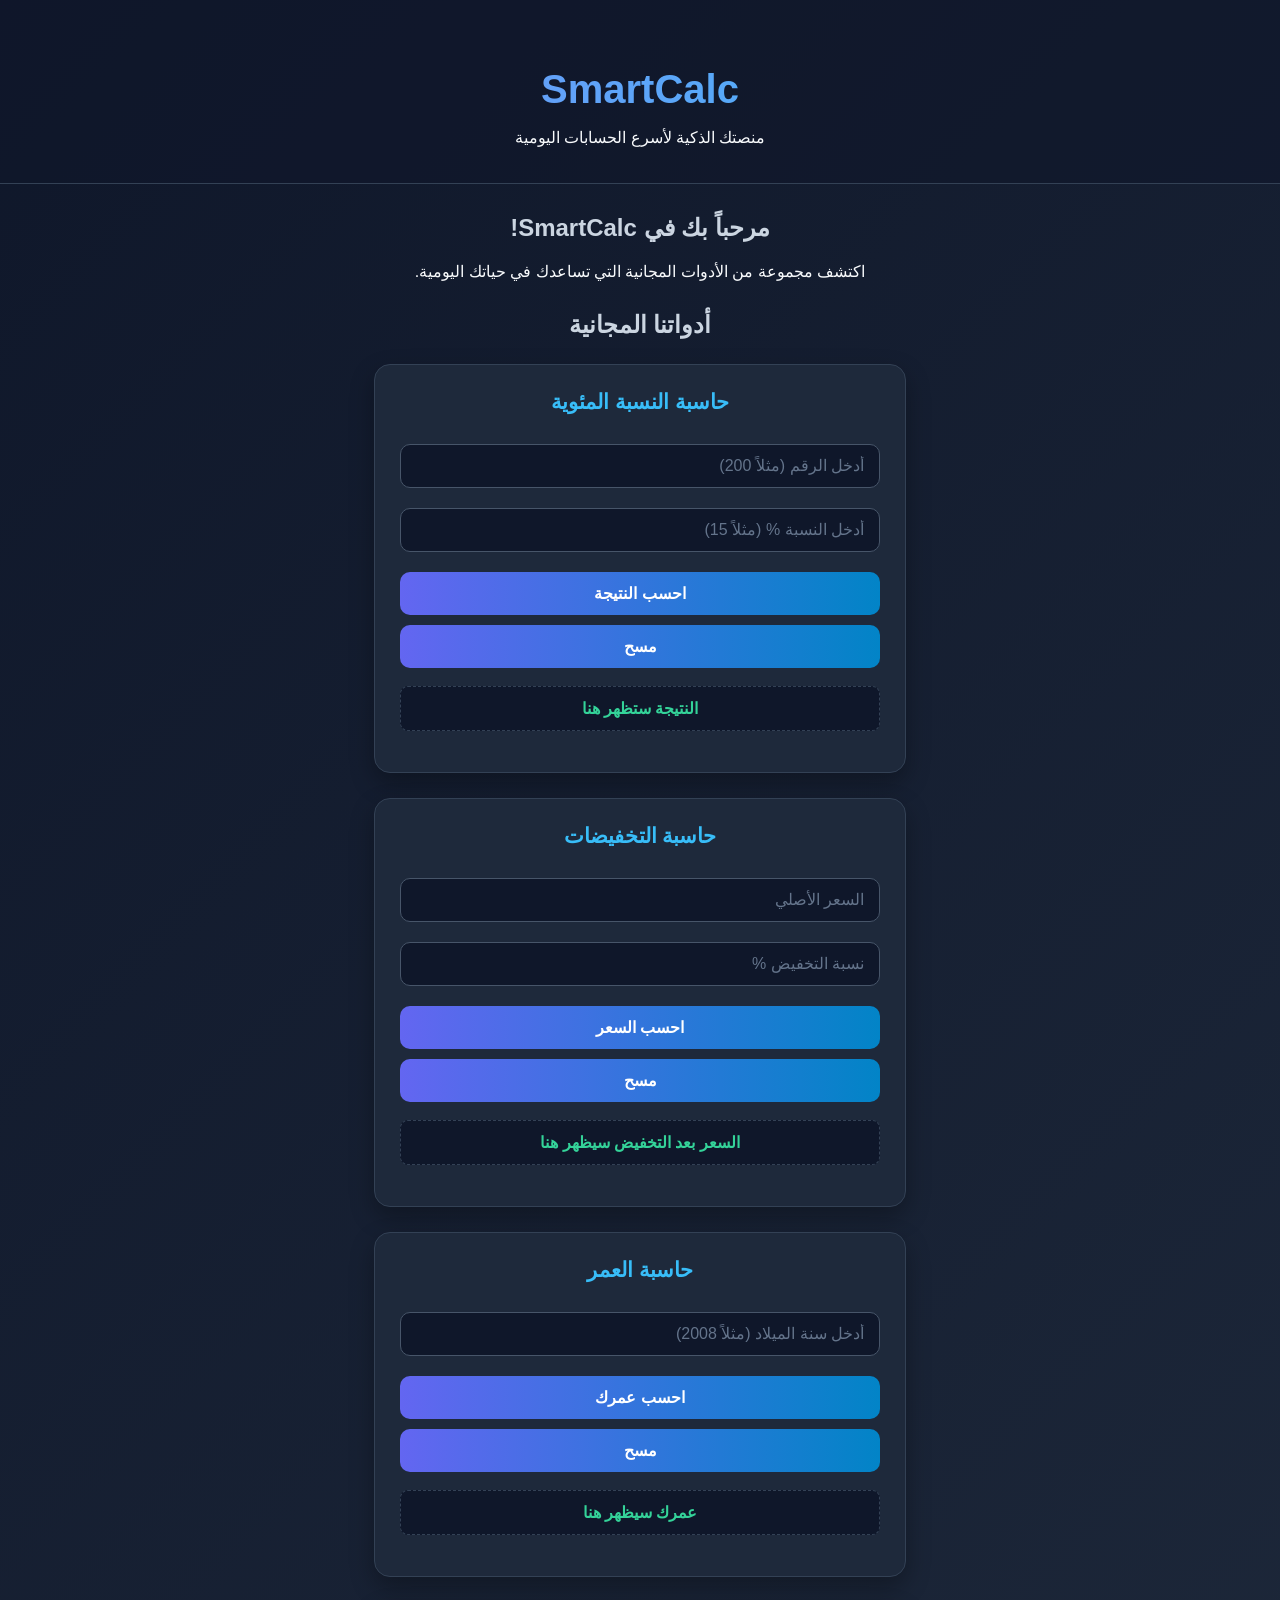
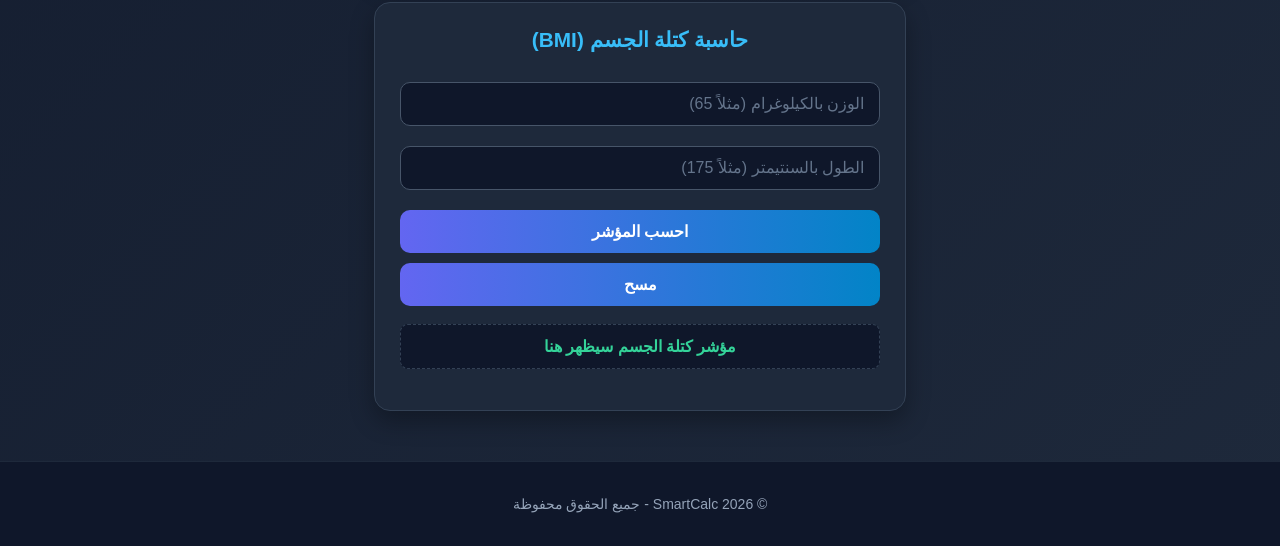
==== index.html @ 9e90d1a3 "Add files via upload" ====
<!DOCTYPE html>
<html lang="ar" dir="rtl">
<head>
    <meta charset="UTF-8">
    <meta name="viewport" content="width=device-width, initial-scale=1.0">
    <title>SmartCalc - الأدوات الذكية</title>
    <link rel="stylesheet" href="style.css">
</head>
<body>

    <header>
        <h1>SmartCalc</h1>
        <p>منصتك الذكية لأسرع الحسابات اليومية</p>
    </header>

    <main>
        <h2>مرحباً بك في SmartCalc!</h2>
        <p>اكتشف مجموعة من الأدوات المجانية التي تساعدك في حياتك اليومية.</p>
        <h2>أدواتنا المجانية</h2>

        <!-- شبكة الأدوات -->
        <div class="tools-grid">
            
            <!-- 1. حاسبة النسبة المئوية -->
            <section>
                <h3>حاسبة النسبة المئوية</h3>
                <input type="number" id="num" placeholder="أدخل الرقم (مثلاً 200)">
                <input type="number" id="percent" placeholder="أدخل النسبة % (مثلاً 15)">
                <div class="btn-group">
                    <button onclick="calculatePercentage()">احسب النتيجة</button>
                    <button class="reset-btn" onclick="resetFields('num', 'percent', 'percentResult', 'النتيجة ستظهر هنا')">مسح</button>
                </div>
                <p id="percentResult">النتيجة ستظهر هنا</p>
            </section>

            <!-- 2. حاسبة التخفيضات -->
            <section>
                <h3>حاسبة التخفيضات</h3>
                <input type="number" id="price" placeholder="السعر الأصلي">
                <input type="number" id="discount" placeholder="نسبة التخفيض %">
                <div class="btn-group">
                    <button onclick="calculateDiscount()">احسب السعر</button>
                    <button class="reset-btn" onclick="resetFields('price', 'discount', 'discountResult', 'السعر بعد التخفيض سيظهر هنا')">مسح</button>
                </div>
                <p id="discountResult">السعر بعد التخفيض سيظهر هنا</p>
            </section>

            <!-- 3. حاسبة العمر -->
            <section>
                <h3>حاسبة العمر</h3>
                <input type="number" id="birthYear" placeholder="أدخل سنة الميلاد (مثلاً 2008)">
                <div class="btn-group">
                    <button onclick="calculateAge()">احسب عمرك</button>
                    <button class="reset-btn" onclick="resetFields('birthYear', null, 'ageResult', 'عمرك سيظهر هنا')">مسح</button>
                </div>
                <p id="ageResult">عمرك سيظهر هنا</p>
            </section>

            <!-- 4. حاسبة مؤشر كتلة الجسم BMI -->
            <section>
                <h3>حاسبة كتلة الجسم (BMI)</h3>
                <input type="number" id="weight" placeholder="الوزن بالكيلوغرام (مثلاً 65)">
                <input type="number" id="height" placeholder="الطول بالسنتيمتر (مثلاً 175)">
                <div class="btn-group">
                    <button onclick="calculateBMI()">احسب المؤشر</button>
                    <button class="reset-btn" onclick="resetFields('weight', 'height', 'bmiResult', 'مؤشر كتلة الجسم سيظهر هنا')">مسح</button>
                </div>
                <p id="bmiResult">مؤشر كتلة الجسم سيظهر هنا</p>
            </section>

        </div>
    </main>

    <footer>
        <p>© 2026 SmartCalc - جميع الحقوق محفوظة</p>
    </footer>

    <script>
        // 1. دالة حاسبة النسبة المئوية
        function calculatePercentage() {
            let num = document.getElementById("num").value;
            let percent = document.getElementById("percent").value;
            let result = document.getElementById("percentResult");

            if (num === "" || percent === "") {
                result.textContent = "يرجى إدخال جميع الخانات";
                return;
            }

            let answer = (Number(num) * Number(percent)) / 100;
            result.textContent = "النتيجة هي: " + answer;
        }

        // 2. دالة حاسبة التخفيضات
        function calculateDiscount() {
            let price = document.getElementById("price").value;
            let discount = document.getElementById("discount").value;
            let result = document.getElementById("discountResult");

            if (price === "" || discount === "") {
                result.textContent = "يرجى إدخال السعر والتخفيض";
                return;
            }

            let saving = (Number(price) * Number(discount)) / 100;
            let finalPrice = Number(price) - saving;
            result.textContent = "السعر بعد التخفيض: " + finalPrice;
        }

        // 3. دالة حاسبة العمر
        function calculateAge() {
            let birthYear = document.getElementById("birthYear").value;
            let result = document.getElementById("ageResult");

            if (birthYear === "") {
                result.textContent = "يرجى إدخال سنة الميلاد";
                return;
            }

            let currentYear = 2026;
            let age = currentYear - Number(birthYear);
            result.textContent = "عمرك هو: " + age + " سنة";
        }

        // 4. دالة حاسبة مؤشر كتلة الجسم BMI
        function calculateBMI() {
            let weight = document.getElementById("weight").value;
            let height = document.getElementById("height").value;
            let result = document.getElementById("bmiResult");

            if (weight === "" || height === "") {
                result.textContent = "يرجى إدخال الوزن والطول";
                return;
            }

            let heightInMeters = Number(height) / 100;
            let bmi = (Number(weight) / (heightInMeters * heightInMeters)).toFixed(1);
            let status = "";

            if (bmi < 18.5) {
                status = "نقص في الوزن (نحافة)";
            } else if (bmi >= 18.5 && bmi < 25) {
                status = "وزن مثالي وصحي";
            } else if (bmi >= 25 && bmi < 30) {
                status = "زيادة في الوزن";
            } else {
                status = "سمنة";
            }

            result.textContent = "مؤشرك: " + bmi + " (" + status + ")";
        }

        // دالة المسح العامة لكل الحواسب
        function resetFields(input1Id, input2Id, resultId, defaultText) {
            if (input1Id) document.getElementById(input1Id).value = "";
            if (input2Id) document.getElementById(input2Id).value = "";
            document.getElementById(resultId).textContent = defaultText;
        }
    </script>
</body>
</html>
---- style.css ----
/* خلفية داكنة عصرية وخط أنيق */
body {
    font-family: 'Segoe UI', Tahoma, Geneva, Verdana, sans-serif;
    background: linear-gradient(135deg, #0f172a 0%, #1e293b 100%);
    color: #f8fafc;
    margin: 0;
    padding: 0;
    direction: rtl;
    text-align: center; /* توسيط كل النصوص باش يبانو منظمين */
}

/* الهيدر والعناوين الرئيسية */
header {
    padding: 40px 20px 20px;
    background: rgba(15, 23, 42, 0.6);
    border-bottom: 1px solid #334155;
}

h1 {
    font-size: 2.5rem;
    background: linear-gradient(to left, #38bdf8, #818cf8);
    -webkit-background-clip: text;
    -webkit-text-fill-color: transparent;
    margin-bottom: 10px;
}

h2 {
    color: #cbd5e1;
    font-size: 1.5rem;
    margin: 30px 0 20px;
}

/* تصميم البطاقات بتأثير زجاجي حديث */
section {
    background-color: #1e293b;
    width: 85%;
    max-width: 480px;
    margin: 25px auto;
    padding: 25px;
    border-radius: 16px;
    box-shadow: 0 10px 25px rgba(0, 0, 0, 0.3);
    border: 1px solid #334155;
    transition: transform 0.2s ease;
}

section:hover {
    transform: translateY(-4px);
    border-color: #38bdf8;
}

section h3 {
    color: #38bdf8;
    font-size: 1.3rem;
    margin-top: 0;
    margin-bottom: 20px;
}

/* خانات الإدخال */
input {
    width: 100%;
    padding: 12px 15px;
    margin: 10px 0;
    background-color: #0f172a;
    border: 1px solid #475569;
    border-radius: 10px;
    color: #ffffff;
    font-size: 16px;
    box-sizing: border-box;
    text-align: right;
}

input::placeholder {
    color: #64748b;
}

input:focus {
    border-color: #38bdf8;
    outline: none;
    box-shadow: 0 0 8px rgba(56, 189, 248, 0.4);
}

/* الأزرار بتدرج لوني جذاب */
button {
    background: linear-gradient(to left, #0284c7, #6366f1);
    color: white;
    border: none;
    padding: 12px 20px;
    margin-top: 10px;
    border-radius: 10px;
    cursor: pointer;
    font-size: 16px;
    font-weight: bold;
    width: 100%;
    transition: opacity 0.3s, transform 0.1s;
}

button:hover {
    opacity: 0.9;
}

button:active {
    transform: scale(0.98);
}

/* صندوق النتيجة */
section p {
    background-color: #0f172a;
    padding: 12px;
    border-radius: 8px;
    font-weight: bold;
    color: #34d399; /* لون أخضر نعناعي واضح للنتيجة */
    margin-top: 18px;
    border: 1px dashed #334155;
}

/* الفوتر */
footer {
    text-align: center;
    background-color: #0f172a;
    color: #94a3b8;
    padding: 20px 0;
    margin-top: 50px;
    border-top: 1px solid #1e293b;
    font-size: 14px;
}
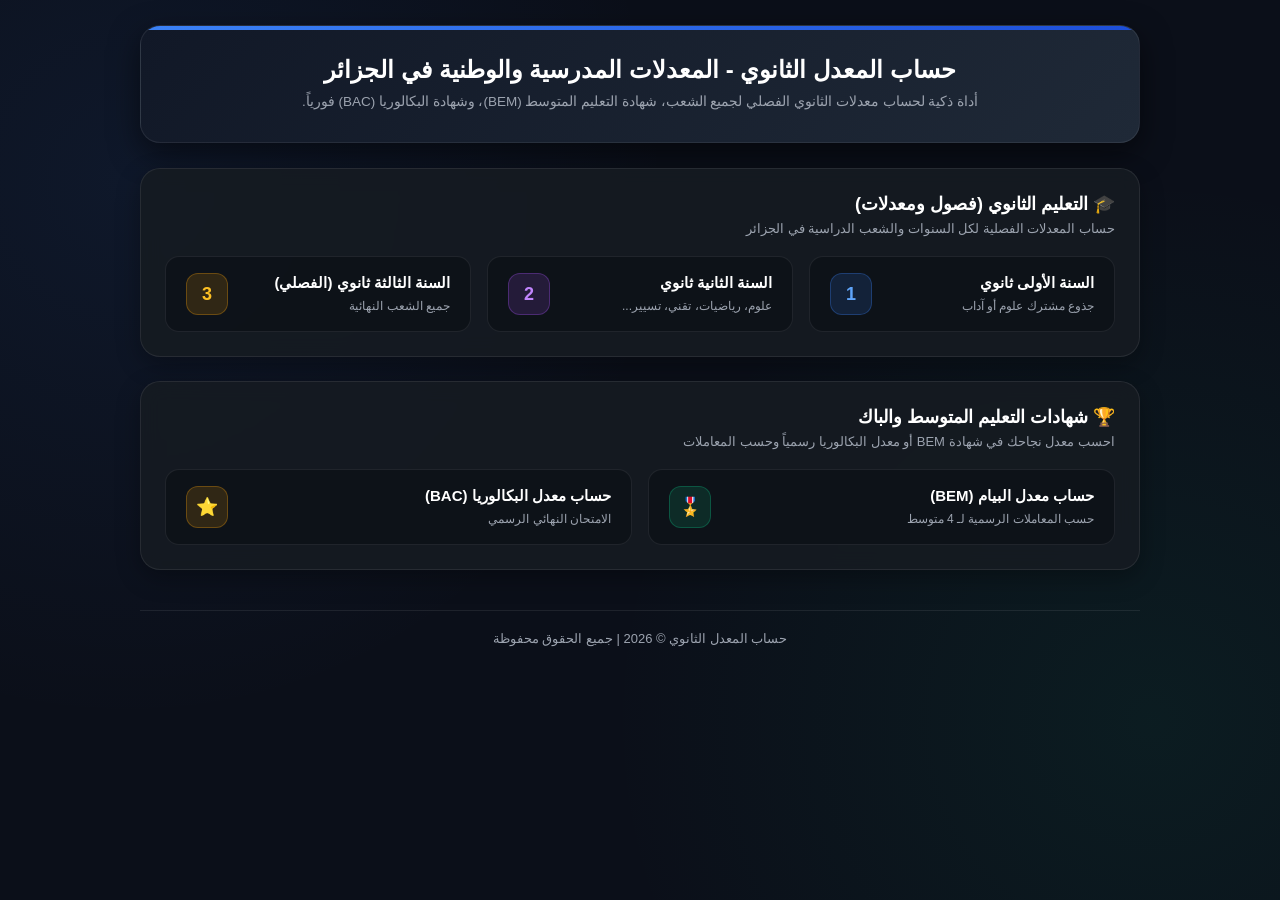
==== commit 6daf68be: "Add files via upload" ====
--- a/index.html
+++ b/index.html
@@ -3,158 +3,776 @@
 <head>
     <meta charset="UTF-8">
     <meta name="viewport" content="width=device-width, initial-scale=1.0">
-    <title>SmartCalc - الأدوات الذكية</title>
-    <link rel="stylesheet" href="style.css">
+    
+    <!-- تحسين محركات البحث SEO بالاسم الجديد -->
+    <title>حساب المعدل الثانوي - المعدلات المدرسية، البيام، والبكالوريا في الجزائر</title>
+    <meta name="description" content="موقع حساب المعدل الثانوي هو أفضل أداة مجانية لحساب المعدل الفصلي لجميع الشعب، حساب معدل شهادة التعليم المتوسط BEM، ومعدل البكالوريا في الجزائر بطريقة فورية ودقيقة.">
+    <meta name="keywords" content="حساب المعدل الثانوي, حساب معدل الباك, معدل البيام, حساب المعدل الفصلي الجزائر, معدلي, معاملات المواد في الجزائر">
+    <meta name="author" content="AbdennourX">
+
+    <style>
+        :root {
+            --bg-color: #0b0f19;
+            --card-bg: rgba(22, 27, 34, 0.9);
+            --border-color: rgba(255, 255, 255, 0.08);
+            --text-main: #f3f4f6;
+            --text-muted: #9ca3af;
+            --primary-gradient: linear-gradient(135deg, #3b82f6 0%, #1d4ed8 100%);
+        }
+
+        * {
+            box-sizing: border-box;
+            margin: 0;
+            padding: 0;
+            font-family: 'Segoe UI', Tahoma, Geneva, Verdana, sans-serif;
+        }
+
+        body {
+            background-color: var(--bg-color);
+            background-image: 
+                radial-gradient(circle at 10% 20%, rgba(59, 130, 246, 0.08) 0%, transparent 40%),
+                radial-gradient(circle at 90% 80%, rgba(16, 185, 129, 0.08) 0%, transparent 40%);
+            color: var(--text-main);
+            min-height: 100vh;
+            display: flex;
+            flex-direction: column;
+            align-items: center;
+            padding: 25px 15px;
+        }
+
+        .container {
+            width: 100%;
+            max-width: 1000px;
+        }
+
+        .hero {
+            background: linear-gradient(135deg, #111827 0%, #1f2937 100%);
+            border: 1px solid var(--border-color);
+            border-radius: 20px;
+            padding: 30px 20px;
+            text-align: center;
+            margin-bottom: 25px;
+            box-shadow: 0 10px 30px rgba(0, 0, 0, 0.5);
+            position: relative;
+            overflow: hidden;
+        }
+
+        .hero::before {
+            content: '';
+            position: absolute;
+            top: 0; right: 0; width: 100%; height: 4px;
+            background: var(--primary-gradient);
+        }
+
+        .hero h1 {
+            font-size: 24px;
+            color: #ffffff;
+            margin-bottom: 8px;
+            font-weight: 700;
+        }
+
+        .hero p {
+            color: var(--text-muted);
+            font-size: 13.5px;
+            line-height: 1.5;
+        }
+
+        .section-box {
+            background-color: var(--card-bg);
+            backdrop-filter: blur(10px);
+            border: 1px solid var(--border-color);
+            border-radius: 20px;
+            padding: 24px;
+            margin-bottom: 24px;
+            box-shadow: 0 8px 24px rgba(0, 0, 0, 0.3);
+        }
+
+        .section-title {
+            font-size: 18px;
+            color: #ffffff;
+            margin-bottom: 6px;
+            display: flex;
+            align-items: center;
+            gap: 10px;
+            font-weight: 600;
+        }
+
+        .section-desc {
+            color: var(--text-muted);
+            font-size: 13px;
+            margin-bottom: 20px;
+        }
+
+        .grid-cards {
+            display: grid;
+            grid-template-columns: repeat(auto-fit, minmax(260px, 1fr));
+            gap: 16px;
+        }
+
+        .card-item {
+            background: rgba(13, 17, 23, 0.75);
+            border: 1px solid var(--border-color);
+            border-radius: 14px;
+            padding: 16px 20px;
+            display: flex;
+            justify-content: space-between;
+            align-items: center;
+            cursor: pointer;
+            transition: all 0.3s ease;
+        }
+
+        .card-item:hover {
+            border-color: rgba(59, 130, 246, 0.5);
+            transform: translateY(-3px);
+            background: rgba(22, 27, 34, 0.95);
+            box-shadow: 0 6px 20px rgba(59, 130, 246, 0.15);
+        }
+
+        .card-info h3 {
+            font-size: 15px;
+            color: #ffffff;
+            margin-bottom: 4px;
+            font-weight: 600;
+        }
+
+        .card-info span {
+            font-size: 12px;
+            color: var(--text-muted);
+        }
+
+        .icon-badge {
+            width: 42px;
+            height: 42px;
+            display: flex;
+            align-items: center;
+            justify-content: center;
+            border-radius: 12px;
+            font-size: 18px;
+            font-weight: bold;
+        }
+
+        .badge-blue { background: rgba(59, 130, 246, 0.15); color: #60a5fa; border: 1px solid rgba(59, 130, 246, 0.3); }
+        .badge-green { background: rgba(16, 185, 129, 0.15); color: #34d399; border: 1px solid rgba(16, 185, 129, 0.3); }
+        .badge-purple { background: rgba(168, 85, 247, 0.15); color: #c084fc; border: 1px solid rgba(168, 85, 247, 0.3); }
+        .badge-amber { background: rgba(245, 158, 11, 0.15); color: #fbbf24; border: 1px solid rgba(245, 158, 11, 0.3); }
+        .badge-rose { background: rgba(244, 63, 94, 0.15); color: #fb7185; border: 1px solid rgba(244, 63, 94, 0.3); }
+
+        .view-section {
+            display: none;
+            animation: fadeIn 0.3s ease;
+        }
+
+        .view-section.active {
+            display: block;
+        }
+
+        @keyframes fadeIn {
+            from { opacity: 0; transform: translateY(10px); }
+            to { opacity: 1; transform: translateY(0); }
+        }
+
+        .back-btn {
+            background: rgba(255, 255, 255, 0.05);
+            border: 1px solid var(--border-color);
+            color: var(--text-main);
+            padding: 8px 16px;
+            border-radius: 10px;
+            cursor: pointer;
+            margin-bottom: 20px;
+            font-size: 13px;
+            transition: background 0.2s;
+        }
+
+        .back-btn:hover {
+            background: rgba(255, 255, 255, 0.1);
+        }
+
+        .table-responsive {
+            width: 100%;
+            overflow-x: auto;
+            margin-bottom: 20px;
+        }
+
+        table {
+            width: 100%;
+            border-collapse: collapse;
+            min-width: 600px;
+        }
+
+        th, td {
+            padding: 12px 10px;
+            text-align: center;
+            border-bottom: 1px solid var(--border-color);
+            font-size: 13.5px;
+        }
+
+        th:first-child, td:first-child {
+            text-align: right;
+        }
+
+        th {
+            color: var(--text-muted);
+            font-weight: 600;
+            background: rgba(255, 255, 255, 0.02);
+        }
+
+        input[type="number"] {
+            width: 80px;
+            background: #0b0f19;
+            border: 1px solid var(--border-color);
+            color: #fff;
+            padding: 8px;
+            border-radius: 8px;
+            text-align: center;
+            font-size: 14px;
+        }
+
+        input[type="number"]:focus {
+            border-color: #3b82f6;
+            outline: none;
+            box-shadow: 0 0 0 3px rgba(59, 130, 246, 0.15);
+        }
+
+        .result-box {
+            margin-top: 20px;
+            padding: 18px;
+            background: rgba(16, 185, 129, 0.1);
+            border: 1px solid rgba(16, 185, 129, 0.3);
+            border-radius: 14px;
+            text-align: center;
+            font-size: 20px;
+            font-weight: bold;
+            color: #34d399;
+        }
+
+        footer {
+            margin-top: 40px;
+            text-align: center;
+            color: var(--text-muted);
+            font-size: 13px;
+            border-top: 1px solid var(--border-color);
+            padding-top: 20px;
+            width: 100%;
+        }
+    </style>
 </head>
 <body>
 
-    <header>
-        <h1>SmartCalc</h1>
-        <p>منصتك الذكية لأسرع الحسابات اليومية</p>
-    </header>
-
-    <main>
-        <h2>مرحباً بك في SmartCalc!</h2>
-        <p>اكتشف مجموعة من الأدوات المجانية التي تساعدك في حياتك اليومية.</p>
-        <h2>أدواتنا المجانية</h2>
-
-        <!-- شبكة الأدوات -->
-        <div class="tools-grid">
+    <div class="container">
+        <div class="hero">
+            <h1>حساب المعدل الثانوي - المعدلات المدرسية والوطنية في الجزائر</h1>
+            <p>أداة ذكية لحساب معدلات الثانوي الفصلي لجميع الشعب، شهادة التعليم المتوسط (BEM)، وشهادة البكالوريا (BAC) فورياً.</p>
+        </div>
+
+        <!-- الرئيسية -->
+        <div id="view-years" class="view-section active">
+            <!-- قسم التعليم الثانوي -->
+            <div class="section-box">
+                <div class="section-title"><span>🎓 التعليم الثانوي (فصول ومعدلات)</span></div>
+                <div class="section-desc">حساب المعدلات الفصلية لكل السنوات والشعب الدراسية في الجزائر</div>
+                
+                <div class="grid-cards">
+                    <div class="card-item" onclick="showView('view-1as-branches')">
+                        <div class="card-info">
+                            <h3>السنة الأولى ثانوي</h3>
+                            <span>جذوع مشترك علوم أو آداب</span>
+                        </div>
+                        <div class="icon-badge badge-blue">1</div>
+                    </div>
+                    <div class="card-item" onclick="showView('view-2as-branches')">
+                        <div class="card-info">
+                            <h3>السنة الثانية ثانوي</h3>
+                            <span>علوم، رياضيات، تقني، تسيير...</span>
+                        </div>
+                        <div class="icon-badge badge-purple">2</div>
+                    </div>
+                    <div class="card-item" onclick="showView('view-3as-branches')">
+                        <div class="card-info">
+                            <h3>السنة الثالثة ثانوي (الفصلي)</h3>
+                            <span>جميع الشعب النهائية</span>
+                        </div>
+                        <div class="icon-badge badge-amber">3</div>
+                    </div>
+                </div>
+            </div>
+
+            <!-- قسم الشهادات الوطنية (BEM & BAC) -->
+            <div class="section-box">
+                <div class="section-title"><span>🏆 شهادات التعليم المتوسط والباك</span></div>
+                <div class="section-desc">احسب معدل نجاحك في شهادة BEM أو معدل البكالوريا رسمياً وحسب المعاملات</div>
+                
+                <div class="grid-cards">
+                    <div class="card-item" onclick="openNationalCalc('bem', 'حساب معدل شهادة التعليم المتوسط (BEM)')">
+                        <div class="card-info">
+                            <h3>حساب معدل البيام (BEM)</h3>
+                            <span>حسب المعاملات الرسمية لـ 4 متوسط</span>
+                        </div>
+                        <div class="icon-badge badge-green">🎖️</div>
+                    </div>
+                    <div class="card-item" onclick="openNationalCalc('bac', 'حساب معدل شهادة البكالوريا (BAC)')">
+                        <div class="card-info">
+                            <h3>حساب معدل البكالوريا (BAC)</h3>
+                            <span>الامتحان النهائي الرسمي</span>
+                        </div>
+                        <div class="icon-badge badge-amber">⭐</div>
+                    </div>
+                </div>
+            </div>
+        </div>
+
+        <!-- فروع السنة الأولى ثانوي -->
+        <div id="view-1as-branches" class="view-section">
+            <button class="back-btn" onclick="showView('view-years')">← العودة للرئيسية</button>
+            <div class="section-box">
+                <div class="section-title"><span>📚 اختر الجذع المشترك - الأولى ثانوي</span></div>
+                <div class="grid-cards">
+                    <div class="card-item" onclick="openCalculator('1as_sc', 'جذع مشترك علوم وتكنولوجيا')">
+                        <div class="card-info">
+                            <h3>جذع مشترك علوم وتكنولوجيا</h3>
+                            <span>معاملات العلوم والتكنولوجيا</span>
+                        </div>
+                        <div class="icon-badge badge-green">💻</div>
+                    </div>
+                    <div class="card-item" onclick="openCalculator('1as_lit', 'جذع مشترك أداب')">
+                        <div class="card-info">
+                            <h3>جذع مشترك أداب</h3>
+                            <span>المعاملات الأدبية</span>
+                        </div>
+                        <div class="icon-badge badge-rose">📖</div>
+                    </div>
+                </div>
+            </div>
+        </div>
+
+        <!-- فروع السنة الثانية ثانوي -->
+        <div id="view-2as-branches" class="view-section">
+            <button class="back-btn" onclick="showView('view-years')">← العودة للرئيسية</button>
+            <div class="section-box">
+                <div class="section-title"><span>📊 اختر الشعبة - الثانية ثانوي</span></div>
+                <div class="grid-cards">
+                    <div class="card-item" onclick="openCalculator('2as_math_sci', 'شعبة علوم تجريبية / رياضيات')">
+                        <div class="card-info">
+                            <h3>شعبة علوم تجريبية / رياضيات</h3>
+                            <span>علوم وفيزياء ورياضيات</span>
+                        </div>
+                        <div class="icon-badge badge-blue">🔬</div>
+                    </div>
+                    <div class="card-item" onclick="openCalculator('2as_gestion', 'شعبة تسيير واقتصاد')">
+                        <div class="card-info">
+                            <h3>شعبة تسيير واقتصاد</h3>
+                            <span>محاسبة واقتصاد مالي</span>
+                        </div>
+                        <div class="icon-badge badge-amber">📈</div>
+                    </div>
+                    <div class="card-item" onclick="openCalculator('2as_tech', 'شعبة تقني رياضي')">
+                        <div class="card-info">
+                            <h3>شعبة تقني رياضي</h3>
+                            <span>تكنولوجيا هندسة ورياضة</span>
+                        </div>
+                        <div class="icon-badge badge-purple">⚙️</div>
+                    </div>
+                    <div class="card-item" onclick="openCalculator('2as_lang', 'شعبة لغات أجنبية')">
+                        <div class="card-info">
+                            <h3>شعبة لغات أجنبية</h3>
+                            <span>لغات حية متعددة</span>
+                        </div>
+                        <div class="icon-badge badge-cyan">🌍</div>
+                    </div>
+                    <div class="card-item" onclick="openCalculator('2as_philo', 'شعبة آداب وفلسفة')">
+                        <div class="card-info">
+                            <h3>شعبة آداب وفلسفة</h3>
+                            <span>فلسفة وتاريخ وأدب</span>
+                        </div>
+                        <div class="icon-badge badge-rose">📜</div>
+                    </div>
+                </div>
+            </div>
+        </div>
+
+        <!-- فروع السنة الثالثة ثانوي -->
+        <div id="view-3as-branches" class="view-section">
+            <button class="back-btn" onclick="showView('view-years')">← العودة للرئيسية</button>
+            <div class="section-box">
+                <div class="section-title"><span>🏆 اختر الشعبة - الثالثة ثانوي</span></div>
+                <div class="grid-cards">
+                    <div class="card-item" onclick="openCalculator('3as_gestion', 'شعبة تسيير واقتصاد')">
+                        <div class="card-info">
+                            <h3>تسيير واقتصاد</h3>
+                            <span>المحاسبة 6، رياضيات والاقتصاد 5</span>
+                        </div>
+                        <div class="icon-badge badge-amber">💼</div>
+                    </div>
+                    <div class="card-item" onclick="openCalculator('3as_sci', 'علوم تجريبية')">
+                        <div class="card-info">
+                            <h3>علوم تجريبية</h3>
+                            <span>رياضيات، علوم، فيزياء</span>
+                        </div>
+                        <div class="icon-badge badge-green">🧬</div>
+                    </div>
+                    <div class="card-item" onclick="openCalculator('3as_math', 'رياضيات وتقني رياضي')">
+                        <div class="card-info">
+                            <h3>رياضيات / تقني رياضي</h3>
+                            <span>معامل رياضيات مرتفع</span>
+                        </div>
+                        <div class="icon-badge badge-blue">📐</div>
+                    </div>
+                    <div class="card-item" onclick="openCalculator('3as_philo', 'آداب وفلسفة ولغات')">
+                        <div class="card-info">
+                            <h3>آداب وفلسفة / لغات أجنبية</h3>
+                            <span>معامل فلسفة ولغات</span>
+                        </div>
+                        <div class="icon-badge badge-rose">📚</div>
+                    </div>
+                </div>
+            </div>
+        </div>
+
+        <!-- نافذة الحاسبة الفصلية (ثانوي) -->
+        <div id="calc-view" class="view-section">
+            <button class="back-btn" onclick="goBackToMain()">← العودة لاختيار الشعبة</button>
+            <h2 id="calc-title" style="margin-bottom: 20px; color: #fff; font-size: 20px; font-weight: 600;">حساب المعدل</h2>
             
-            <!-- 1. حاسبة النسبة المئوية -->
-            <section>
-                <h3>حاسبة النسبة المئوية</h3>
-                <input type="number" id="num" placeholder="أدخل الرقم (مثلاً 200)">
-                <input type="number" id="percent" placeholder="أدخل النسبة % (مثلاً 15)">
-                <div class="btn-group">
-                    <button onclick="calculatePercentage()">احسب النتيجة</button>
-                    <button class="reset-btn" onclick="resetFields('num', 'percent', 'percentResult', 'النتيجة ستظهر هنا')">مسح</button>
-                </div>
-                <p id="percentResult">النتيجة ستظهر هنا</p>
-            </section>
-
-            <!-- 2. حاسبة التخفيضات -->
-            <section>
-                <h3>حاسبة التخفيضات</h3>
-                <input type="number" id="price" placeholder="السعر الأصلي">
-                <input type="number" id="discount" placeholder="نسبة التخفيض %">
-                <div class="btn-group">
-                    <button onclick="calculateDiscount()">احسب السعر</button>
-                    <button class="reset-btn" onclick="resetFields('price', 'discount', 'discountResult', 'السعر بعد التخفيض سيظهر هنا')">مسح</button>
-                </div>
-                <p id="discountResult">السعر بعد التخفيض سيظهر هنا</p>
-            </section>
-
-            <!-- 3. حاسبة العمر -->
-            <section>
-                <h3>حاسبة العمر</h3>
-                <input type="number" id="birthYear" placeholder="أدخل سنة الميلاد (مثلاً 2008)">
-                <div class="btn-group">
-                    <button onclick="calculateAge()">احسب عمرك</button>
-                    <button class="reset-btn" onclick="resetFields('birthYear', null, 'ageResult', 'عمرك سيظهر هنا')">مسح</button>
-                </div>
-                <p id="ageResult">عمرك سيظهر هنا</p>
-            </section>
-
-            <!-- 4. حاسبة مؤشر كتلة الجسم BMI -->
-            <section>
-                <h3>حاسبة كتلة الجسم (BMI)</h3>
-                <input type="number" id="weight" placeholder="الوزن بالكيلوغرام (مثلاً 65)">
-                <input type="number" id="height" placeholder="الطول بالسنتيمتر (مثلاً 175)">
-                <div class="btn-group">
-                    <button onclick="calculateBMI()">احسب المؤشر</button>
-                    <button class="reset-btn" onclick="resetFields('weight', 'height', 'bmiResult', 'مؤشر كتلة الجسم سيظهر هنا')">مسح</button>
-                </div>
-                <p id="bmiResult">مؤشر كتلة الجسم سيظهر هنا</p>
-            </section>
-
+            <div class="table-responsive">
+                <table>
+                    <thead>
+                        <tr>
+                            <th>المادة</th>
+                            <th>الفرض</th>
+                            <th>التقويم</th>
+                            <th>أعمال تطبيقية</th>
+                            <th>الاختبار</th>
+                            <th>معدل المادة</th>
+                            <th>المعامل</th>
+                        </tr>
+                    </thead>
+                    <tbody id="subjects-table-body">
+                    </tbody>
+                </table>
+            </div>
+
+            <div id="result-display" class="result-box">
+                المعدل الفصلي العام هو: <span id="final-avg">0.00</span> / 20
+            </div>
         </div>
-    </main>
-
-    <footer>
-        <p>© 2026 SmartCalc - جميع الحقوق محفوظة</p>
-    </footer>
+
+        <!-- نافذة حاسبة البيام والباك الوطنية -->
+        <div id="national-calc-view" class="view-section">
+            <button class="back-btn" onclick="showView('view-years')">← العودة للرئيسية</button>
+            <h2 id="national-calc-title" style="margin-bottom: 20px; color: #fff; font-size: 20px; font-weight: 600;">حساب المعدل الوطني</h2>
+            
+            <div class="table-responsive">
+                <table>
+                    <thead>
+                        <tr id="nat-table-header">
+                        </tr>
+                    </thead>
+                    <tbody id="national-table-body">
+                    </tbody>
+                </table>
+            </div>
+
+            <div id="national-result-display" class="result-box">
+                معدل شهادة النجاح هو: <span id="national-final-avg">0.00</span> / 20
+            </div>
+        </div>
+
+        <footer>
+            حساب المعدل الثانوي © 2026 | جميع الحقوق محفوظة
+        </footer>
+    </div>
 
     <script>
-        // 1. دالة حاسبة النسبة المئوية
-        function calculatePercentage() {
-            let num = document.getElementById("num").value;
-            let percent = document.getElementById("percent").value;
-            let result = document.getElementById("percentResult");
-
-            if (num === "" || percent === "") {
-                result.textContent = "يرجى إدخال جميع الخانات";
-                return;
+        const subjectsData = {
+            'bem': [
+                { name: 'اللغة العربية', coef: 5 },
+                { name: 'الرياضيات', coef: 4 },
+                { name: 'اللغة الفرنسية', coef: 3 },
+                { name: 'اللغة الإنجليزية', coef: 2 },
+                { name: 'علوم الطبيعة والحياة', coef: 2 },
+                { name: 'العلوم الفيزيائية والتكنولوجية', coef: 2 },
+                { name: 'التاريخ والجغرافيا', coef: 2 },
+                { name: 'التربية الإسلامية', coef: 2 },
+                { name: 'التربية المدنية', coef: 1 },
+                { name: 'التربية التشكلية / الموسيقية', coef: 1 },
+                { name: 'التربية البدنية والرياضية', coef: 1 }
+            ],
+            'bac': [
+                { name: 'التسيير المحاسبي / العلوم / الرياضيات', coef: 6 },
+                { name: 'العلوم الفيزيائية / الاقتصاد', coef: 5 },
+                { name: 'الرياضيات / الفلسفة', coef: 5 },
+                { name: 'التاريخ والجغرافيا', coef: 4 },
+                { name: 'اللغة العربية وآدابها', coef: 3 },
+                { name: 'اللغة الفرنسية', coef: 2 },
+                { name: 'اللغة الإنجليزية', coef: 2 },
+                { name: 'العلوم الإسلامية', coef: 2 },
+                { name: 'الفلسفة / القانون', coef: 2 },
+                { name: 'التربية البدنية', coef: 1 }
+            ],
+            '3as_gestion': [
+                { name: 'التسيير المحاسبي والمالي', coef: 6, hasTP: false },
+                { name: 'الرياضيات', coef: 5, hasTP: false },
+                { name: 'الاقتصاد والمناجمنت', coef: 5, hasTP: false },
+                { name: 'التاريخ والجغرافيا', coef: 4, hasTP: false },
+                { name: 'اللغة العربية وآدابها', coef: 3, hasTP: false },
+                { name: 'القانون', coef: 2, hasTP: false },
+                { name: 'العلوم الإسلامية', coef: 2, hasTP: false },
+                { name: 'الفلسفة', coef: 2, hasTP: false },
+                { name: 'اللغة الفرنسية', coef: 2, hasTP: false },
+                { name: 'اللغة الإنجليزية', coef: 2, hasTP: false },
+                { name: 'التربية البدنية', coef: 1, hasTP: false }
+            ],
+            '2as_gestion': [
+                { name: 'التسيير المحاسبي والمالي', coef: 6, hasTP: false },
+                { name: 'الرياضيات', coef: 4, hasTP: false },
+                { name: 'الاقتصاد والمناجمنت', coef: 4, hasTP: false },
+                { name: 'اللغة العربية وآدابها', coef: 3, hasTP: false },
+                { name: 'اللغة الفرنسية', coef: 3, hasTP: false },
+                { name: 'اللغة الإنجليزية', coef: 2, hasTP: false },
+                { name: 'التاريخ والجغرافيا', coef: 2, hasTP: false },
+                { name: 'العلوم الإسلامية', coef: 2, hasTP: false },
+                { name: 'التربية البدنية', coef: 1, hasTP: false }
+            ],
+            '1as_sc': [
+                { name: 'رياضيات', coef: 5, hasTP: false },
+                { name: 'علوم الطبيعة والحياة', coef: 4, hasTP: true },
+                { name: 'العلوم الفيزيائية', coef: 4, hasTP: true },
+                { name: 'اللغة العربية وآدابها', coef: 4, hasTP: false },
+                { name: 'اللغة الفرنسية', coef: 3, hasTP: false },
+                { name: 'اللغة الإنجليزية', coef: 2, hasTP: false },
+                { name: 'التاريخ والجغرافيا', coef: 2, hasTP: false },
+                { name: 'العلوم الإسلامية', coef: 2, hasTP: false },
+                { name: 'التربية الفنية', coef: 1, hasTP: false },
+                { name: 'التربية البدنية', coef: 1, hasTP: false }
+            ],
+            '1as_lit': [
+                { name: 'اللغة العربية وآدابها', coef: 5, hasTP: false },
+                { name: 'التاريخ والجغرافيا', coef: 3, hasTP: false },
+                { name: 'رياضيات', coef: 3, hasTP: false },
+                { name: 'اللغة الفرنسية', coef: 3, hasTP: false },
+                { name: 'اللغة الإنجليزية', coef: 2, hasTP: false },
+                { name: 'العلوم الإسلامية', coef: 2, hasTP: false },
+                { name: 'علوم الطبيعة والحياة', coef: 2, hasTP: true },
+                { name: 'التربية الفنية', coef: 1, hasTP: false },
+                { name: 'التربية البدنية', coef: 1, hasTP: false }
+            ],
+            '2as_math_sci': [
+                { name: 'علوم الطبيعة والحياة', coef: 5, hasTP: true },
+                { name: 'رياضيات', coef: 5, hasTP: false },
+                { name: 'العلوم الفيزيائية', coef: 4, hasTP: true },
+                { name: 'اللغة العربية وآدابها', coef: 3, hasTP: false },
+                { name: 'اللغة الفرنسية', coef: 2, hasTP: false },
+                { name: 'اللغة الإنجليزية', coef: 2, hasTP: false },
+                { name: 'التاريخ والجغرافيا', coef: 2, hasTP: false },
+                { name: 'العلوم الإسلامية', coef: 2, hasTP: false },
+                { name: 'التربية البدنية', coef: 1, hasTP: false }
+            ],
+            '2as_tech': [
+                { name: 'التكنولوجيا (هندسة)', coef: 6, hasTP: true },
+                { name: 'رياضيات', coef: 5, hasTP: false },
+                { name: 'العلوم الفيزيائية', coef: 5, hasTP: true },
+                { name: 'اللغة العربية وآدابها', coef: 3, hasTP: false },
+                { name: 'اللغة الفرنسية', coef: 2, hasTP: false },
+                { name: 'اللغة الإنجليزية', coef: 2, hasTP: false },
+                { name: 'التاريخ والجغرافيا', coef: 2, hasTP: false },
+                { name: 'العلوم الإسلامية', coef: 2, hasTP: false },
+                { name: 'التربية البدنية', coef: 1, hasTP: false }
+            ],
+            '2as_lang': [
+                { name: 'اللغة الإنجليزية', coef: 5, hasTP: false },
+                { name: 'اللغة الفرنسية', coef: 5, hasTP: false },
+                { name: 'اللغة العربية وآدابها', coef: 4, hasTP: false },
+                { name: 'لغة أجنبية ثالثة', coef: 4, hasTP: false },
+                { name: 'التاريخ والجغرافيا', coef: 3, hasTP: false },
+                { name: 'الرياضيات', coef: 2, hasTP: false },
+                { name: 'العلوم الإسلامية', coef: 2, hasTP: false },
+                { name: 'التربية البدنية', coef: 1, hasTP: false }
+            ],
+            '2as_philo': [
+                { name: 'الفلسفة', coef: 5, hasTP: false },
+                { name: 'اللغة العربية وآدابها', coef: 5, hasTP: false },
+                { name: 'التاريخ والجغرافيا', coef: 4, hasTP: false },
+                { name: 'اللغة الفرنسية', coef: 3, hasTP: false },
+                { name: 'اللغة الإنجليزية', coef: 2, hasTP: false },
+                { name: 'الرياضيات', coef: 2, hasTP: false },
+                { name: 'العلوم الإسلامية', coef: 2, hasTP: false },
+                { name: 'التربية البدنية', coef: 1, hasTP: false }
+            ],
+            '3as_sci': [
+                { name: 'علوم الطبيعة والحياة', coef: 6, hasTP: true },
+                { name: 'العلوم الفيزيائية', coef: 5, hasTP: true },
+                { name: 'رياضيات', coef: 5, hasTP: false },
+                { name: 'اللغة العربية وآدابها', coef: 3, hasTP: false },
+                { name: 'اللغة الفرنسية', coef: 2, hasTP: false },
+                { name: 'اللغة الإنجليزية', coef: 2, hasTP: false },
+                { name: 'الفلسفة', coef: 2, hasTP: false },
+                { name: 'التاريخ والجغرافيا', coef: 2, hasTP: false },
+                { name: 'العلوم الإسلامية', coef: 2, hasTP: false },
+                { name: 'التربية البدنية', coef: 1, hasTP: false }
+            ],
+            '3as_math': [
+                { name: 'رياضيات', coef: 7, hasTP: false },
+                { name: 'العلوم الفيزيائية', coef: 6, hasTP: true },
+                { name: 'علوم الطبيعة والحياة', coef: 4, hasTP: true },
+                { name: 'اللغة العربية وآدابها', coef: 3, hasTP: false },
+                { name: 'اللغة الفرنسية', coef: 2, hasTP: false },
+                { name: 'اللغة الإنجليزية', coef: 2, hasTP: false },
+                { name: 'الفلسفة', coef: 2, hasTP: false },
+                { name: 'التاريخ والجغرافيا', coef: 2, hasTP: false },
+                { name: 'التربية البدنية', coef: 1, hasTP: false }
+            ],
+            '3as_philo': [
+                { name: 'الفلسفة', coef: 6, hasTP: false },
+                { name: 'اللغة العربية وآدابها', coef: 6, hasTP: false },
+                { name: 'التاريخ والجغرافيا', coef: 4, hasTP: false },
+                { name: 'اللغة الفرنسية', coef: 3, hasTP: false },
+                { name: 'اللغة الإنجليزية', coef: 3, hasTP: false },
+                { name: 'رياضيات', coef: 2, hasTP: false },
+                { name: 'العلوم الإسلامية', coef: 2, hasTP: false },
+                { name: 'التربية البدنية', coef: 1, hasTP: false }
+            ]
+        };
+
+        let activeBranchKey = '';
+        let lastParentView = 'view-years';
+
+        function showView(viewId) {
+            document.querySelectorAll('.view-section').forEach(v => v.classList.remove('active'));
+            document.getElementById(viewId).classList.add('active');
+            if(viewId.includes('1as')) lastParentView = 'view-1as-branches';
+            else if(viewId.includes('2as')) lastParentView = 'view-2as-branches';
+            else if(viewId.includes('3as')) lastParentView = 'view-3as-branches';
+            else lastParentView = 'view-years';
+            window.scrollTo({ top: 0, behavior: 'smooth' });
+        }
+
+        function openCalculator(branchKey, branchTitle) {
+            activeBranchKey = branchKey;
+            document.querySelectorAll('.view-section').forEach(v => v.classList.remove('active'));
+            document.getElementById('calc-view').classList.add('active');
+            document.getElementById('calc-title').innerText = 'حساب المعدل الفصلي - ' + branchTitle;
+
+            const tbody = document.getElementById('subjects-table-body');
+            tbody.innerHTML = '';
+
+            const subs = subjectsData[branchKey] || subjectsData['3as_gestion'];
+            subs.forEach((sub, index) => {
+                let tpInputHTML = sub.hasTP 
+                    ? `<input type="number" step="0.01" min="0" max="20" class="tp-input" placeholder="00.00" oninput="calculateAverage()">` 
+                    : `<span style="color: var(--text-muted);">-</span>`;
+
+                tbody.innerHTML += `
+                    <tr>
+                        <td style="font-weight: 600;">${sub.name}</td>
+                        <td><input type="number" step="0.01" min="0" max="20" class="farid-input" placeholder="00.00" oninput="calculateAverage()"></td>
+                        <td><input type="number" step="0.01" min="0" max="20" class="taqwim-input" placeholder="00.00" oninput="calculateAverage()"></td>
+                        <td>${tpInputHTML}</td>
+                        <td><input type="number" step="0.01" min="0" max="20" class="iktibar-input" placeholder="00.00" oninput="calculateAverage()"></td>
+                        <td id="res-${index}" style="font-weight: bold; color: #34d399;">-</td>
+                        <td><span style="color: #60a5fa; font-weight: bold;">${sub.coef}</span></td>
+                    </tr>
+                `;
+            });
+            calculateAverage();
+            window.scrollTo({ top: 0, behavior: 'smooth' });
+        }
+
+        function openNationalCalc(type, title) {
+            activeBranchKey = type;
+            document.querySelectorAll('.view-section').forEach(v => v.classList.remove('active'));
+            document.getElementById('national-calc-view').classList.add('active');
+            document.getElementById('national-calc-title').innerText = title;
+
+            const theader = document.getElementById('nat-table-header');
+            const tbody = document.getElementById('national-table-body');
+            tbody.innerHTML = '';
+
+            if(type === 'bem') {
+                theader.innerHTML = `<th>المادة</th><th>علامة امتحان البيام</th><th>المعامل</th>`;
+            } else {
+                theader.innerHTML = `<th>المادة</th><th>علامة امتحان البكالوريا</th><th>المعامل</th>`;
             }
 
-            let answer = (Number(num) * Number(percent)) / 100;
-            result.textContent = "النتيجة هي: " + answer;
-        }
-
-        // 2. دالة حاسبة التخفيضات
-        function calculateDiscount() {
-            let price = document.getElementById("price").value;
-            let discount = document.getElementById("discount").value;
-            let result = document.getElementById("discountResult");
-
-            if (price === "" || discount === "") {
-                result.textContent = "يرجى إدخال السعر والتخفيض";
-                return;
+            const subs = subjectsData[type];
+            subs.forEach((sub, index) => {
+                tbody.innerHTML += `
+                    <tr>
+                        <td style="font-weight: 600;">${sub.name}</td>
+                        <td><input type="number" step="0.01" min="0" max="20" class="nat-input" placeholder="00.00" oninput="calculateNationalAverage()"></td>
+                        <td><span style="color: #60a5fa; font-weight: bold;">${sub.coef}</span></td>
+                    </tr>
+                `;
+            });
+            calculateNationalAverage();
+            window.scrollTo({ top: 0, behavior: 'smooth' });
+        }
+
+        function goBackToMain() {
+            showView(lastParentView);
+        }
+
+        function calculateAverage() {
+            const rows = document.querySelectorAll('#subjects-table-body tr');
+            let totalPoints = 0;
+            let totalCoeffs = 0;
+            const subs = subjectsData[activeBranchKey];
+
+            rows.forEach((row, index) => {
+                const faridInput = row.querySelector('.farid-input').value;
+                const taqwimInput = row.querySelector('.taqwim-input').value;
+                const iktibarInput = row.querySelector('.iktibar-input').value;
+                const tpField = row.querySelector('.tp-input');
+                const resCell = row.querySelector(`#res-${index}`);
+
+                let farid = faridInput === '' ? 0 : parseFloat(faridInput);
+                let taqwim = taqwimInput === '' ? 0 : parseFloat(taqwimInput);
+                let iktibar = iktibarInput === '' ? 0 : parseFloat(iktibarInput);
+
+                let subAvg = 0;
+                if (tpField) {
+                    let tp = tpField.value === '' ? 0 : parseFloat(tpField.value);
+                    subAvg = (farid + taqwim + tp + (iktibar * 3)) / 6;
+                } else {
+                    subAvg = (farid + taqwim + (iktibar * 2)) / 4;
+                }
+
+                if(faridInput !== '' || taqwimInput !== '' || iktibarInput !== '' || (tpField && tpField.value !== '')) {
+                    resCell.innerText = subAvg.toFixed(2);
+                } else {
+                    resCell.innerText = '-';
+                }
+
+                let coef = subs[index].coef;
+                totalPoints += (subAvg * coef);
+                totalCoeffs += coef;
+            });
+
+            if (totalCoeffs > 0) {
+                let finalAverage = totalPoints / totalCoeffs;
+                document.getElementById('final-avg').innerText = finalAverage.toFixed(2);
+                document.getElementById('result-display').style.display = 'block';
             }
-
-            let saving = (Number(price) * Number(discount)) / 100;
-            let finalPrice = Number(price) - saving;
-            result.textContent = "السعر بعد التخفيض: " + finalPrice;
-        }
-
-        // 3. دالة حاسبة العمر
-        function calculateAge() {
-            let birthYear = document.getElementById("birthYear").value;
-            let result = document.getElementById("ageResult");
-
-            if (birthYear === "") {
-                result.textContent = "يرجى إدخال سنة الميلاد";
-                return;
+        }
+
+        function calculateNationalAverage() {
+            const rows = document.querySelectorAll('#national-table-body tr');
+            let totalPoints = 0;
+            let totalCoeffs = 0;
+            const subs = subjectsData[activeBranchKey];
+
+            rows.forEach((row, index) => {
+                const inputVal = row.querySelector('.nat-input').value;
+                let mark = inputVal === '' ? 0 : parseFloat(inputVal);
+                let coef = subs[index].coef;
+
+                totalPoints += (mark * coef);
+                totalCoeffs += coef;
+            });
+
+            if (totalCoeffs > 0) {
+                let finalAverage = totalPoints / totalCoeffs;
+                document.getElementById('national-final-avg').innerText = finalAverage.toFixed(2);
+                document.getElementById('national-result-display').style.display = 'block';
             }
-
-            let currentYear = 2026;
-            let age = currentYear - Number(birthYear);
-            result.textContent = "عمرك هو: " + age + " سنة";
-        }
-
-        // 4. دالة حاسبة مؤشر كتلة الجسم BMI
-        function calculateBMI() {
-            let weight = document.getElementById("weight").value;
-            let height = document.getElementById("height").value;
-            let result = document.getElementById("bmiResult");
-
-            if (weight === "" || height === "") {
-                result.textContent = "يرجى إدخال الوزن والطول";
-                return;
-            }
-
-            let heightInMeters = Number(height) / 100;
-            let bmi = (Number(weight) / (heightInMeters * heightInMeters)).toFixed(1);
-            let status = "";
-
-            if (bmi < 18.5) {
-                status = "نقص في الوزن (نحافة)";
-            } else if (bmi >= 18.5 && bmi < 25) {
-                status = "وزن مثالي وصحي";
-            } else if (bmi >= 25 && bmi < 30) {
-                status = "زيادة في الوزن";
-            } else {
-                status = "سمنة";
-            }
-
-            result.textContent = "مؤشرك: " + bmi + " (" + status + ")";
-        }
-
-        // دالة المسح العامة لكل الحواسب
-        function resetFields(input1Id, input2Id, resultId, defaultText) {
-            if (input1Id) document.getElementById(input1Id).value = "";
-            if (input2Id) document.getElementById(input2Id).value = "";
-            document.getElementById(resultId).textContent = defaultText;
         }
     </script>
 </body>
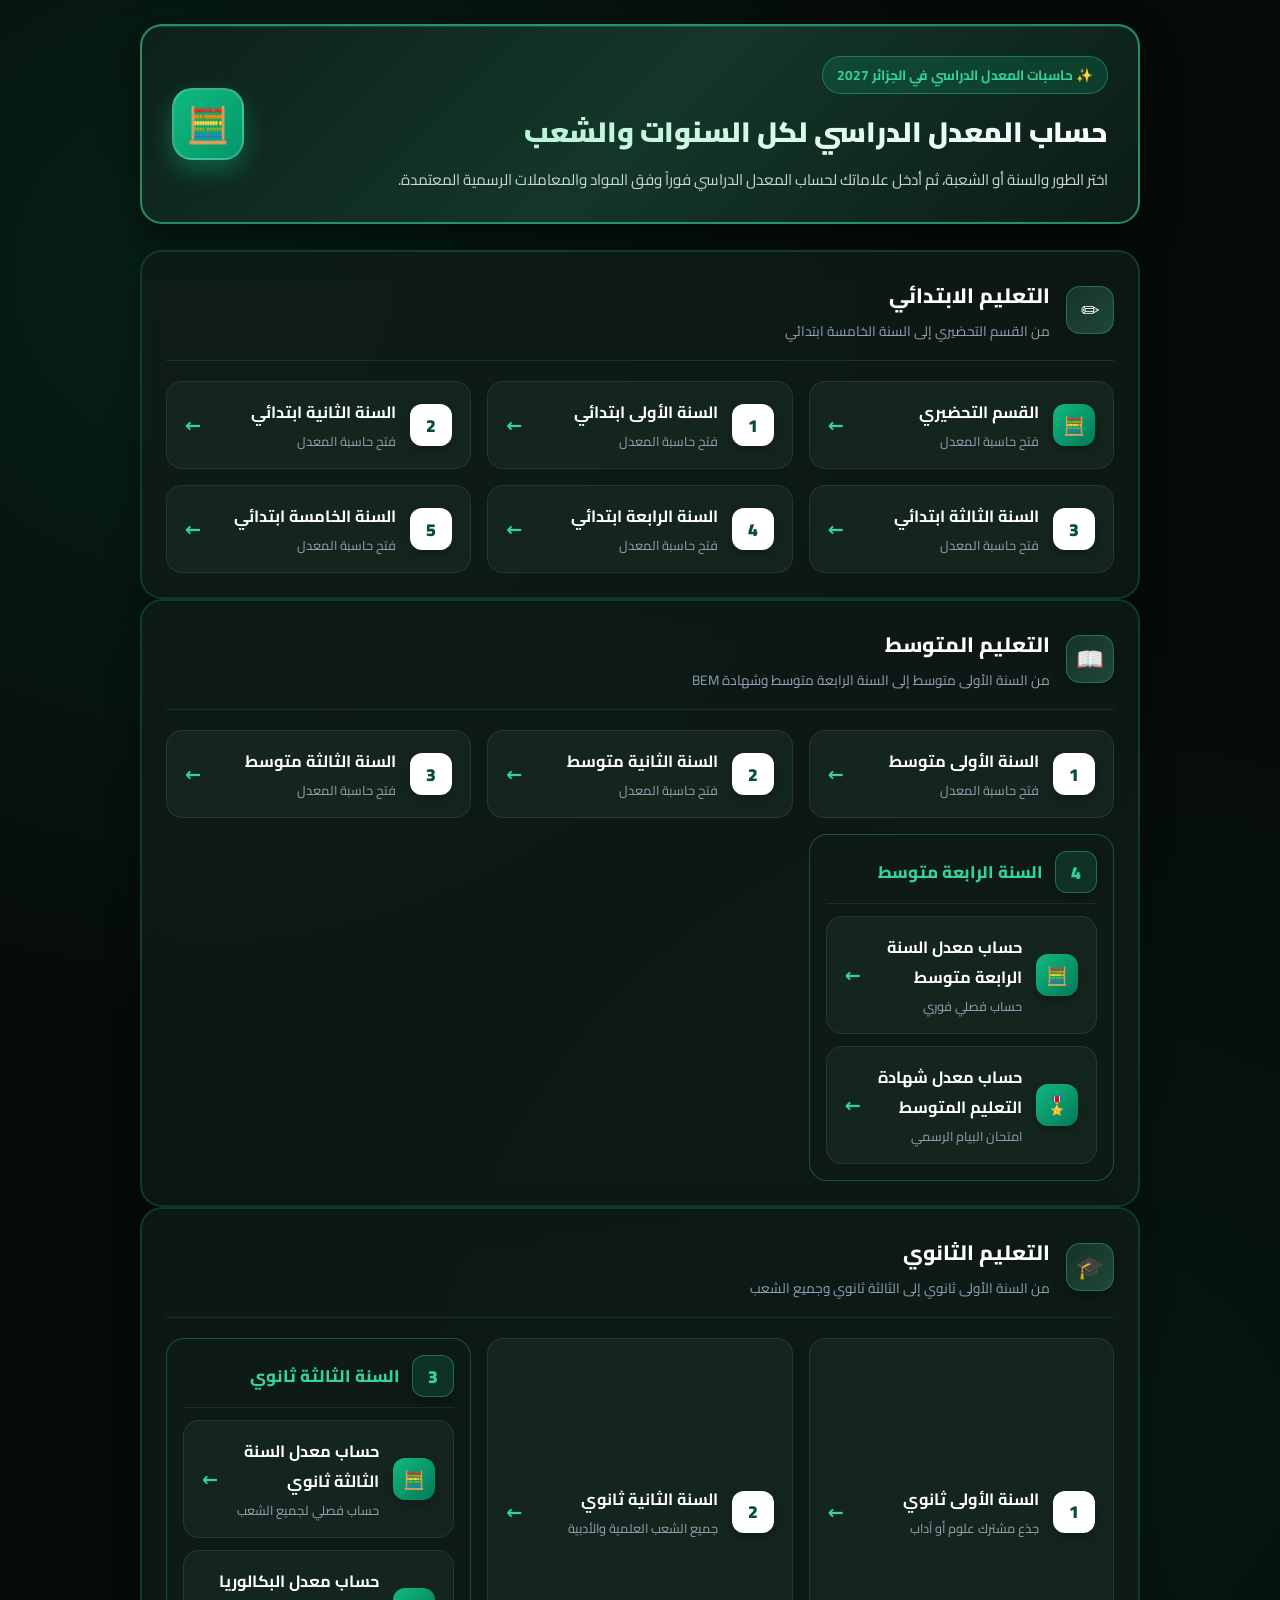
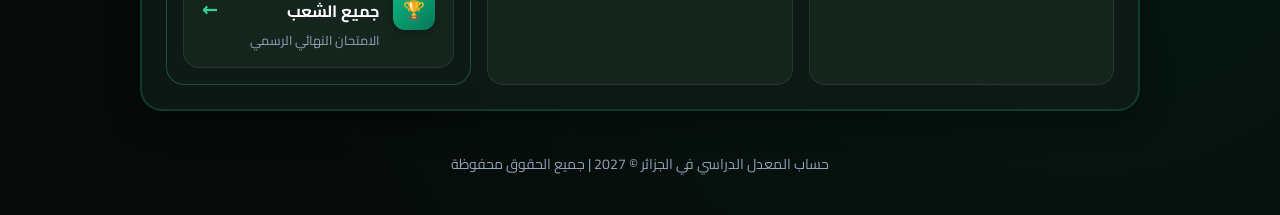
==== commit 11d9c8e0: "Update fmt.Println message from 'Hello' to 'Goodbye'" ====
--- a/index.html
+++ b/index.html
@@ -3,777 +3,1019 @@
 <head>
     <meta charset="UTF-8">
     <meta name="viewport" content="width=device-width, initial-scale=1.0">
-    
-    <!-- تحسين محركات البحث SEO بالاسم الجديد -->
-    <title>حساب المعدل الثانوي - المعدلات المدرسية، البيام، والبكالوريا في الجزائر</title>
-    <meta name="description" content="موقع حساب المعدل الثانوي هو أفضل أداة مجانية لحساب المعدل الفصلي لجميع الشعب، حساب معدل شهادة التعليم المتوسط BEM، ومعدل البكالوريا في الجزائر بطريقة فورية ودقيقة.">
-    <meta name="keywords" content="حساب المعدل الثانوي, حساب معدل الباك, معدل البيام, حساب المعدل الفصلي الجزائر, معدلي, معاملات المواد في الجزائر">
-    <meta name="author" content="AbdennourX">
-
+    <title>حساب المعدل الدراسي لكل الأطوار والشعب في الجزائر 2027</title>
+    <meta name="description" content="حاسبة المعدل الدراسي في الجزائر لجميع الأطوار: الابتدائي، المتوسط (BEM)، والثانوي بجميع الشعب (BAC).">
+    <link rel="preconnect" href="https://fonts.googleapis.com">
+    <link rel="preconnect" href="https://fonts.gstatic.com" crossorigin>
+    <link href="https://fonts.googleapis.com/css2?family=Cairo:wght@400;600;700;800;900&display=swap" rel="stylesheet">
     <style>
         :root {
-            --bg-color: #0b0f19;
-            --card-bg: rgba(22, 27, 34, 0.9);
-            --border-color: rgba(255, 255, 255, 0.08);
-            --text-main: #f3f4f6;
-            --text-muted: #9ca3af;
-            --primary-gradient: linear-gradient(135deg, #3b82f6 0%, #1d4ed8 100%);
+            --bg-dark: #060b09;
+            --panel-bg: rgba(16, 28, 23, 0.85);
+            --card-bg: rgba(22, 39, 32, 0.9);
+            --border-color: rgba(16, 185, 129, 0.22);
+            --border-bright: rgba(52, 211, 153, 0.6);
+            --accent-green: #10b981;
+            --accent-light: #34d399;
+            --accent-gold: #fbbf24;
+            --text-main: #f8fafc;
+            --text-muted: #94a3b8;
         }
 
         * {
             box-sizing: border-box;
+            font-family: 'Cairo', system-ui, -apple-system, sans-serif;
+        }
+
+        body {
+            background-color: var(--bg-dark);
+            background-image: 
+                radial-gradient(circle at 15% 15%, rgba(16, 185, 129, 0.12) 0%, transparent 40%),
+                radial-gradient(circle at 85% 80%, rgba(6, 95, 70, 0.15) 0%, transparent 45%);
+            color: var(--text-main);
             margin: 0;
-            padding: 0;
-            font-family: 'Segoe UI', Tahoma, Geneva, Verdana, sans-serif;
-        }
-
-        body {
-            background-color: var(--bg-color);
-            background-image: 
-                radial-gradient(circle at 10% 20%, rgba(59, 130, 246, 0.08) 0%, transparent 40%),
-                radial-gradient(circle at 90% 80%, rgba(16, 185, 129, 0.08) 0%, transparent 40%);
-            color: var(--text-main);
+            padding: 24px 16px;
+            direction: rtl;
             min-height: 100vh;
+        }
+
+        .container {
+            max-width: 1000px;
+            margin: 0 auto;
             display: flex;
             flex-direction: column;
-            align-items: center;
-            padding: 25px 15px;
-        }
-
-        .container {
-            width: 100%;
-            max-width: 1000px;
-        }
-
-        .hero {
-            background: linear-gradient(135deg, #111827 0%, #1f2937 100%);
-            border: 1px solid var(--border-color);
+            gap: 26px;
+        }
+
+        /* البطاقة العلوية الاحترافية */
+        .hero-card {
+            background: linear-gradient(135deg, #0d2119 0%, #143629 50%, #0b1c15 100%);
+            border: 2px solid var(--border-bright);
+            border-radius: 22px;
+            padding: 30px;
+            display: flex;
+            align-items: center;
+            justify-content: space-between;
+            gap: 20px;
+            box-shadow: 0 15px 35px rgba(0, 0, 0, 0.5), inset 0 1px 0 rgba(255,255,255,0.1);
+        }
+
+        .badge-top {
+            display: inline-block;
+            background: rgba(16, 185, 129, 0.18);
+            color: var(--accent-light);
+            font-size: 0.85rem;
+            font-weight: 700;
+            padding: 5px 14px;
+            border-radius: 30px;
+            border: 1px solid rgba(52, 211, 153, 0.4);
+            margin-bottom: 12px;
+        }
+
+        .hero-content h1 {
+            margin: 0 0 10px 0;
+            font-size: 1.75rem;
+            font-weight: 900;
+            background: linear-gradient(to left, #ffffff, #a7f3d0);
+            -webkit-background-clip: text;
+            -webkit-text-fill-color: transparent;
+        }
+
+        .hero-content p {
+            margin: 0;
+            font-size: 0.95rem;
+            color: #cbd5e1;
+            line-height: 1.6;
+        }
+
+        .hero-icon {
+            width: 72px;
+            height: 72px;
+            background: linear-gradient(135deg, #10b981, #059669);
+            color: #ffffff;
             border-radius: 20px;
-            padding: 30px 20px;
-            text-align: center;
-            margin-bottom: 25px;
-            box-shadow: 0 10px 30px rgba(0, 0, 0, 0.5);
-            position: relative;
-            overflow: hidden;
-        }
-
-        .hero::before {
-            content: '';
-            position: absolute;
-            top: 0; right: 0; width: 100%; height: 4px;
-            background: var(--primary-gradient);
-        }
-
-        .hero h1 {
-            font-size: 24px;
+            display: flex;
+            align-items: center;
+            justify-content: center;
+            font-size: 2.2rem;
+            flex-shrink: 0;
+            box-shadow: 0 10px 25px rgba(16, 185, 129, 0.4);
+            border: 2px solid rgba(255,255,255,0.2);
+        }
+
+        /* إطارات الأقسام الرئيسية */
+        .level-section {
+            background: var(--panel-bg);
+            backdrop-filter: blur(12px);
+            border: 2px solid var(--border-color);
+            border-radius: 22px;
+            padding: 24px;
+            box-shadow: 0 10px 30px rgba(0, 0, 0, 0.35);
+            transition: border-color 0.3s ease;
+        }
+
+        .level-section:hover {
+            border-color: rgba(52, 211, 153, 0.45);
+        }
+
+        .section-header {
+            display: flex;
+            align-items: center;
+            gap: 16px;
+            margin-bottom: 20px;
+            padding-bottom: 16px;
+            border-bottom: 1px solid rgba(52, 211, 153, 0.15);
+        }
+
+        .header-icon {
+            width: 48px;
+            height: 48px;
+            background: linear-gradient(135deg, #163327, #1f4737);
+            border: 1.5px solid rgba(52, 211, 153, 0.35);
+            border-radius: 14px;
+            display: flex;
+            align-items: center;
+            justify-content: center;
+            font-size: 1.4rem;
+            box-shadow: 0 4px 12px rgba(0,0,0,0.25);
+        }
+
+        .header-text h2 {
+            margin: 0;
+            font-size: 1.3rem;
+            font-weight: 800;
             color: #ffffff;
-            margin-bottom: 8px;
-            font-weight: 700;
-        }
-
-        .hero p {
+        }
+
+        .header-text p {
+            margin: 3px 0 0;
+            font-size: 0.85rem;
             color: var(--text-muted);
-            font-size: 13.5px;
-            line-height: 1.5;
-        }
-
-        .section-box {
-            background-color: var(--card-bg);
-            backdrop-filter: blur(10px);
-            border: 1px solid var(--border-color);
-            border-radius: 20px;
-            padding: 24px;
-            margin-bottom: 24px;
-            box-shadow: 0 8px 24px rgba(0, 0, 0, 0.3);
-        }
-
-        .section-title {
-            font-size: 18px;
-            color: #ffffff;
-            margin-bottom: 6px;
-            display: flex;
-            align-items: center;
-            gap: 10px;
-            font-weight: 600;
-        }
-
-        .section-desc {
-            color: var(--text-muted);
-            font-size: 13px;
-            margin-bottom: 20px;
-        }
-
-        .grid-cards {
+        }
+
+        /* شبكة البطاقات */
+        .cards-grid {
             display: grid;
-            grid-template-columns: repeat(auto-fit, minmax(260px, 1fr));
+            grid-template-columns: repeat(auto-fit, minmax(290px, 1fr));
             gap: 16px;
         }
 
-        .card-item {
-            background: rgba(13, 17, 23, 0.75);
-            border: 1px solid var(--border-color);
-            border-radius: 14px;
-            padding: 16px 20px;
-            display: flex;
+        .grade-card, .sub-card {
+            display: flex;
+            align-items: center;
             justify-content: space-between;
-            align-items: center;
+            background: var(--card-bg);
+            border: 1.5px solid rgba(255, 255, 255, 0.08);
+            border-radius: 16px;
+            padding: 15px 18px;
             cursor: pointer;
-            transition: all 0.3s ease;
-        }
-
-        .card-item:hover {
-            border-color: rgba(59, 130, 246, 0.5);
+            transition: all 0.25s cubic-bezier(0.4, 0, 0.2, 1);
+        }
+
+        .grade-card:hover, .sub-card:hover {
+            border-color: var(--accent-light);
+            background: linear-gradient(135deg, #1b382c, #224637);
             transform: translateY(-3px);
-            background: rgba(22, 27, 34, 0.95);
-            box-shadow: 0 6px 20px rgba(59, 130, 246, 0.15);
-        }
-
-        .card-info h3 {
-            font-size: 15px;
-            color: #ffffff;
-            margin-bottom: 4px;
-            font-weight: 600;
-        }
-
-        .card-info span {
-            font-size: 12px;
-            color: var(--text-muted);
-        }
-
-        .icon-badge {
+            box-shadow: 0 8px 20px rgba(16, 185, 129, 0.2);
+        }
+
+        .grade-info {
+            display: flex;
+            align-items: center;
+            gap: 14px;
+        }
+
+        .grade-badge {
             width: 42px;
             height: 42px;
+            background: #ffffff;
+            color: #064e3b;
+            font-weight: 900;
+            border-radius: 12px;
             display: flex;
             align-items: center;
             justify-content: center;
+            font-size: 1.1rem;
+            flex-shrink: 0;
+            box-shadow: 0 4px 10px rgba(0,0,0,0.25);
+        }
+
+        .grade-badge.icon-badge {
+            background: linear-gradient(135deg, #10b981, #047857);
+            color: #ffffff;
+        }
+
+        .grade-badge.dark-badge {
+            background: rgba(16, 185, 129, 0.15);
+            color: var(--accent-light);
+            border: 1.5px solid rgba(52, 211, 153, 0.4);
+        }
+
+        .grade-info h3, .grade-info h4 {
+            margin: 0;
+            font-size: 1.02rem;
+            font-weight: 700;
+            color: #ffffff;
+        }
+
+        .grade-info small {
+            color: var(--text-muted);
+            font-size: 0.8rem;
+            display: block;
+            margin-top: 2px;
+        }
+
+        .arrow {
+            color: var(--accent-light);
+            font-size: 1.2rem;
+            font-weight: bold;
+            transition: transform 0.25s ease;
+        }
+
+        .grade-card:hover .arrow, .sub-card:hover .arrow {
+            transform: translateX(-5px);
+        }
+
+        /* البطاقة المزدوجة */
+        .grade-card-group {
+            background: rgba(15, 27, 22, 0.95);
+            border: 1.5px solid rgba(52, 211, 153, 0.3);
+            border-radius: 18px;
+            padding: 16px;
+            display: flex;
+            flex-direction: column;
+            gap: 12px;
+        }
+
+        .group-title {
+            display: flex;
+            align-items: center;
+            gap: 12px;
+            padding-bottom: 10px;
+            border-bottom: 1px solid rgba(255, 255, 255, 0.08);
+        }
+
+        .group-title h3 {
+            margin: 0;
+            font-size: 1.05rem;
+            font-weight: 800;
+            color: var(--accent-light);
+        }
+
+        /* واجهة الحاسبة */
+        .hidden {
+            display: none !important;
+        }
+
+        .calc-top-bar {
+            display: flex;
+            align-items: center;
+            justify-content: space-between;
+            flex-wrap: wrap;
+            gap: 14px;
+            margin-bottom: 20px;
+            padding-bottom: 16px;
+            border-bottom: 1px solid rgba(52, 211, 153, 0.2);
+        }
+
+        .calc-top-bar h2 {
+            margin: 0;
+            font-size: 1.35rem;
+            font-weight: 800;
+            color: var(--accent-light);
+        }
+
+        .btn-back, .btn-reset {
+            background: #172e25;
+            color: #ffffff;
+            border: 1.5px solid rgba(52, 211, 153, 0.35);
+            padding: 9px 18px;
             border-radius: 12px;
-            font-size: 18px;
-            font-weight: bold;
-        }
-
-        .badge-blue { background: rgba(59, 130, 246, 0.15); color: #60a5fa; border: 1px solid rgba(59, 130, 246, 0.3); }
-        .badge-green { background: rgba(16, 185, 129, 0.15); color: #34d399; border: 1px solid rgba(16, 185, 129, 0.3); }
-        .badge-purple { background: rgba(168, 85, 247, 0.15); color: #c084fc; border: 1px solid rgba(168, 85, 247, 0.3); }
-        .badge-amber { background: rgba(245, 158, 11, 0.15); color: #fbbf24; border: 1px solid rgba(245, 158, 11, 0.3); }
-        .badge-rose { background: rgba(244, 63, 94, 0.15); color: #fb7185; border: 1px solid rgba(244, 63, 94, 0.3); }
-
-        .view-section {
-            display: none;
-            animation: fadeIn 0.3s ease;
-        }
-
-        .view-section.active {
-            display: block;
-        }
-
-        @keyframes fadeIn {
-            from { opacity: 0; transform: translateY(10px); }
-            to { opacity: 1; transform: translateY(0); }
-        }
-
-        .back-btn {
-            background: rgba(255, 255, 255, 0.05);
-            border: 1px solid var(--border-color);
-            color: var(--text-main);
-            padding: 8px 16px;
+            cursor: pointer;
+            font-size: 0.9rem;
+            font-weight: 700;
+            transition: 0.2s;
+        }
+
+        .btn-back:hover {
+            background: var(--accent-green);
+            color: #062419;
+        }
+
+        .btn-reset:hover {
+            border-color: #ef4444;
+            background: rgba(239, 68, 68, 0.15);
+            color: #fca5a5;
+        }
+
+        .options-bar {
+            display: flex;
+            align-items: center;
+            flex-wrap: wrap;
+            gap: 18px;
+            background: rgba(12, 22, 18, 0.8);
+            border: 1.5px solid rgba(52, 211, 153, 0.2);
+            padding: 14px 18px;
+            border-radius: 14px;
+            margin-bottom: 16px;
+        }
+
+        .options-bar select {
+            background-color: #0b1612;
+            color: #ffffff;
+            border: 1.5px solid var(--accent-green);
+            padding: 9px 14px;
             border-radius: 10px;
+            font-size: 0.95rem;
+            font-weight: 700;
+            outline: none;
             cursor: pointer;
+        }
+
+        .checkbox-label {
+            display: flex;
+            align-items: center;
+            gap: 8px;
+            font-size: 0.92rem;
+            font-weight: 600;
+            cursor: pointer;
+        }
+
+        .checkbox-label input {
+            width: 18px;
+            height: 18px;
+            accent-color: var(--accent-green);
+        }
+
+        /* الجدول */
+        .table-wrapper {
+            overflow-x: auto;
+            border: 1.5px solid rgba(52, 211, 153, 0.25);
+            border-radius: 16px;
             margin-bottom: 20px;
-            font-size: 13px;
-            transition: background 0.2s;
-        }
-
-        .back-btn:hover {
-            background: rgba(255, 255, 255, 0.1);
-        }
-
-        .table-responsive {
-            width: 100%;
-            overflow-x: auto;
-            margin-bottom: 20px;
+            background: rgba(10, 18, 15, 0.7);
         }
 
         table {
             width: 100%;
             border-collapse: collapse;
-            min-width: 600px;
-        }
-
-        th, td {
+            text-align: center;
+        }
+
+        th {
+            background: linear-gradient(to bottom, #173327, #12281f);
+            color: var(--accent-light);
+            padding: 14px 10px;
+            font-size: 0.92rem;
+            font-weight: 800;
+            border-bottom: 1.5px solid rgba(52, 211, 153, 0.25);
+        }
+
+        td {
             padding: 12px 10px;
+            border-bottom: 1px solid rgba(255, 255, 255, 0.06);
+            font-size: 0.95rem;
+        }
+
+        tr:hover td {
+            background: rgba(16, 185, 129, 0.04);
+        }
+
+        td.sub-name {
+            text-align: right;
+            font-weight: 700;
+            padding-right: 16px;
+            color: #f1f5f9;
+        }
+
+        .coef-pill {
+            background: rgba(16, 185, 129, 0.15);
+            color: var(--accent-light);
+            border: 1px solid rgba(52, 211, 153, 0.3);
+            padding: 4px 12px;
+            border-radius: 10px;
+            font-weight: 800;
+        }
+
+        .mark-input {
+            width: 74px;
+            padding: 8px;
             text-align: center;
-            border-bottom: 1px solid var(--border-color);
-            font-size: 13.5px;
-        }
-
-        th:first-child, td:first-child {
-            text-align: right;
-        }
-
-        th {
+            background-color: #08110e;
+            border: 1.5px solid #2a4a3d;
+            border-radius: 10px;
+            color: #ffffff;
+            font-size: 1rem;
+            font-weight: 800;
+            transition: 0.2s;
+        }
+
+        .mark-input:focus {
+            outline: none;
+            border-color: var(--accent-light);
+            box-shadow: 0 0 0 3px rgba(16, 185, 129, 0.25);
+        }
+
+        /* صندوق النتيجة */
+        .result-box {
+            display: grid;
+            grid-template-columns: repeat(auto-fit, minmax(160px, 1fr));
+            gap: 14px;
+            background: linear-gradient(135deg, #0e241b, #153629);
+            border: 2px solid var(--accent-light);
+            border-radius: 18px;
+            padding: 20px;
+            box-shadow: 0 10px 25px rgba(16, 185, 129, 0.15);
+        }
+
+        .result-item {
+            display: flex;
+            flex-direction: column;
+            align-items: center;
+            justify-content: center;
+            padding: 12px;
+            background: rgba(6, 12, 10, 0.65);
+            border: 1px solid rgba(255,255,255,0.08);
+            border-radius: 14px;
+        }
+
+        .result-item span {
+            font-size: 0.85rem;
             color: var(--text-muted);
+            margin-bottom: 6px;
             font-weight: 600;
-            background: rgba(255, 255, 255, 0.02);
-        }
-
-        input[type="number"] {
-            width: 80px;
-            background: #0b0f19;
-            border: 1px solid var(--border-color);
-            color: #fff;
-            padding: 8px;
-            border-radius: 8px;
-            text-align: center;
-            font-size: 14px;
-        }
-
-        input[type="number"]:focus {
-            border-color: #3b82f6;
-            outline: none;
-            box-shadow: 0 0 0 3px rgba(59, 130, 246, 0.15);
-        }
-
-        .result-box {
-            margin-top: 20px;
-            padding: 18px;
-            background: rgba(16, 185, 129, 0.1);
-            border: 1px solid rgba(16, 185, 129, 0.3);
-            border-radius: 14px;
-            text-align: center;
-            font-size: 20px;
-            font-weight: bold;
-            color: #34d399;
-        }
-
-        footer {
-            margin-top: 40px;
+        }
+
+        .result-item strong {
+            font-size: 1.45rem;
+            font-weight: 900;
+            color: #ffffff;
+        }
+
+        .result-item.highlight {
+            border-color: var(--accent-light);
+            background: rgba(16, 185, 129, 0.12);
+        }
+
+        .result-item.highlight strong {
+            color: var(--accent-light);
+            font-size: 1.85rem;
+        }
+
+        .footer {
             text-align: center;
             color: var(--text-muted);
-            font-size: 13px;
-            border-top: 1px solid var(--border-color);
-            padding-top: 20px;
-            width: 100%;
+            font-size: 0.88rem;
+            padding: 14px 0;
+        }
+
+        @media (max-width: 600px) {
+            .hero-card { flex-direction: column; text-align: center; }
+            .hero-content h1 { font-size: 1.4rem; }
         }
     </style>
 </head>
 <body>
 
-    <div class="container">
-        <div class="hero">
-            <h1>حساب المعدل الثانوي - المعدلات المدرسية والوطنية في الجزائر</h1>
-            <p>أداة ذكية لحساب معدلات الثانوي الفصلي لجميع الشعب، شهادة التعليم المتوسط (BEM)، وشهادة البكالوريا (BAC) فورياً.</p>
+<div class="container">
+    <header class="hero-card">
+        <div class="hero-content">
+            <span class="badge-top">✨ حاسبات المعدل الدراسي في الجزائر 2027</span>
+            <h1>حساب المعدل الدراسي لكل السنوات والشعب</h1>
+            <p>اختر الطور والسنة أو الشعبة، ثم أدخل علاماتك لحساب المعدل الدراسي فوراً وفق المواد والمعاملات الرسمية المعتمدة.</p>
         </div>
-
-        <!-- الرئيسية -->
-        <div id="view-years" class="view-section active">
-            <!-- قسم التعليم الثانوي -->
-            <div class="section-box">
-                <div class="section-title"><span>🎓 التعليم الثانوي (فصول ومعدلات)</span></div>
-                <div class="section-desc">حساب المعدلات الفصلية لكل السنوات والشعب الدراسية في الجزائر</div>
-                
-                <div class="grid-cards">
-                    <div class="card-item" onclick="showView('view-1as-branches')">
-                        <div class="card-info">
-                            <h3>السنة الأولى ثانوي</h3>
-                            <span>جذوع مشترك علوم أو آداب</span>
+        <div class="hero-icon">🧮</div>
+    </header>
+
+    <main id="directory-view">
+        <!-- التعليم الابتدائي -->
+        <section class="level-section">
+            <div class="section-header">
+                <div class="header-icon">✏️</div>
+                <div class="header-text">
+                    <h2>التعليم الابتدائي</h2>
+                    <p>من القسم التحضيري إلى السنة الخامسة ابتدائي</p>
+                </div>
+            </div>
+            <div class="cards-grid">
+                <div class="grade-card" onclick="openCalc('prep', 'القسم التحضيري', 'primary')">
+                    <div class="grade-info">
+                        <span class="grade-badge icon-badge">🧮</span>
+                        <div><h3>القسم التحضيري</h3><small>فتح حاسبة المعدل</small></div>
+                    </div>
+                    <span class="arrow">←</span>
+                </div>
+                <div class="grade-card" onclick="openCalc('1ap', 'السنة الأولى ابتدائي', 'primary')">
+                    <div class="grade-info">
+                        <span class="grade-badge">1</span>
+                        <div><h3>السنة الأولى ابتدائي</h3><small>فتح حاسبة المعدل</small></div>
+                    </div>
+                    <span class="arrow">←</span>
+                </div>
+                <div class="grade-card" onclick="openCalc('2ap', 'السنة الثانية ابتدائي', 'primary')">
+                    <div class="grade-info">
+                        <span class="grade-badge">2</span>
+                        <div><h3>السنة الثانية ابتدائي</h3><small>فتح حاسبة المعدل</small></div>
+                    </div>
+                    <span class="arrow">←</span>
+                </div>
+                <div class="grade-card" onclick="openCalc('3ap', 'السنة الثالثة ابتدائي', 'primary')">
+                    <div class="grade-info">
+                        <span class="grade-badge">3</span>
+                        <div><h3>السنة الثالثة ابتدائي</h3><small>فتح حاسبة المعدل</small></div>
+                    </div>
+                    <span class="arrow">←</span>
+                </div>
+                <div class="grade-card" onclick="openCalc('4ap', 'السنة الرابعة ابتدائي', 'primary')">
+                    <div class="grade-info">
+                        <span class="grade-badge">4</span>
+                        <div><h3>السنة الرابعة ابتدائي</h3><small>فتح حاسبة المعدل</small></div>
+                    </div>
+                    <span class="arrow">←</span>
+                </div>
+                <div class="grade-card" onclick="openCalc('5ap', 'السنة الخامسة ابتدائي', 'primary')">
+                    <div class="grade-info">
+                        <span class="grade-badge">5</span>
+                        <div><h3>السنة الخامسة ابتدائي</h3><small>فتح حاسبة المعدل</small></div>
+                    </div>
+                    <span class="arrow">←</span>
+                </div>
+            </div>
+        </section>
+
+        <!-- التعليم المتوسط -->
+        <section class="level-section">
+            <div class="section-header">
+                <div class="header-icon">📖</div>
+                <div class="header-text">
+                    <h2>التعليم المتوسط</h2>
+                    <p>من السنة الأولى متوسط إلى السنة الرابعة متوسط وشهادة BEM</p>
+                </div>
+            </div>
+            <div class="cards-grid">
+                <div class="grade-card" onclick="openCalc('1am', 'السنة الأولى متوسط', 'term')">
+                    <div class="grade-info">
+                        <span class="grade-badge">1</span>
+                        <div><h3>السنة الأولى متوسط</h3><small>فتح حاسبة المعدل</small></div>
+                    </div>
+                    <span class="arrow">←</span>
+                </div>
+                <div class="grade-card" onclick="openCalc('2am', 'السنة الثانية متوسط', 'term')">
+                    <div class="grade-info">
+                        <span class="grade-badge">2</span>
+                        <div><h3>السنة الثانية متوسط</h3><small>فتح حاسبة المعدل</small></div>
+                    </div>
+                    <span class="arrow">←</span>
+                </div>
+                <div class="grade-card" onclick="openCalc('3am', 'السنة الثالثة متوسط', 'term')">
+                    <div class="grade-info">
+                        <span class="grade-badge">3</span>
+                        <div><h3>السنة الثالثة متوسط</h3><small>فتح حاسبة المعدل</small></div>
+                    </div>
+                    <span class="arrow">←</span>
+                </div>
+
+                <div class="grade-card-group">
+                    <div class="group-title">
+                        <span class="grade-badge dark-badge">4</span>
+                        <h3>السنة الرابعة متوسط</h3>
+                    </div>
+                    <div class="sub-card" onclick="openCalc('4am', 'معدل السنة الرابعة متوسط (الفصلي)', 'term')">
+                        <div class="grade-info">
+                            <span class="grade-badge icon-badge">🧮</span>
+                            <div><h4>حساب معدل السنة الرابعة متوسط</h4><small>حساب فصلي فوري</small></div>
                         </div>
-                        <div class="icon-badge badge-blue">1</div>
-                    </div>
-                    <div class="card-item" onclick="showView('view-2as-branches')">
-                        <div class="card-info">
-                            <h3>السنة الثانية ثانوي</h3>
-                            <span>علوم، رياضيات، تقني، تسيير...</span>
+                        <span class="arrow">←</span>
+                    </div>
+                    <div class="sub-card" onclick="openCalc('bem', 'شهادة التعليم المتوسط (BEM)', 'exam')">
+                        <div class="grade-info">
+                            <span class="grade-badge icon-badge">🎖️</span>
+                            <div><h4>حساب معدل شهادة التعليم المتوسط</h4><small>امتحان البيام الرسمي</small></div>
                         </div>
-                        <div class="icon-badge badge-purple">2</div>
-                    </div>
-                    <div class="card-item" onclick="showView('view-3as-branches')">
-                        <div class="card-info">
-                            <h3>السنة الثالثة ثانوي (الفصلي)</h3>
-                            <span>جميع الشعب النهائية</span>
+                        <span class="arrow">←</span>
+                    </div>
+                </div>
+            </div>
+        </section>
+
+        <!-- التعليم الثانوي -->
+        <section class="level-section">
+            <div class="section-header">
+                <div class="header-icon">🎓</div>
+                <div class="header-text">
+                    <h2>التعليم الثانوي</h2>
+                    <p>من السنة الأولى ثانوي إلى الثالثة ثانوي وجميع الشعب</p>
+                </div>
+            </div>
+            <div class="cards-grid">
+                <div class="grade-card" onclick="openCalc('1as', 'السنة الأولى ثانوي', 'term', true)">
+                    <div class="grade-info">
+                        <span class="grade-badge">1</span>
+                        <div><h3>السنة الأولى ثانوي</h3><small>جذع مشترك علوم أو آداب</small></div>
+                    </div>
+                    <span class="arrow">←</span>
+                </div>
+                <div class="grade-card" onclick="openCalc('2as', 'السنة الثانية ثانوي', 'term', true)">
+                    <div class="grade-info">
+                        <span class="grade-badge">2</span>
+                        <div><h3>السنة الثانية ثانوي</h3><small>جميع الشعب العلمية والأدبية</small></div>
+                    </div>
+                    <span class="arrow">←</span>
+                </div>
+
+                <div class="grade-card-group">
+                    <div class="group-title">
+                        <span class="grade-badge dark-badge">3</span>
+                        <h3>السنة الثالثة ثانوي</h3>
+                    </div>
+                    <div class="sub-card" onclick="openCalc('3as', 'معدل السنة الثالثة ثانوي (الفصلي)', 'term', true)">
+                        <div class="grade-info">
+                            <span class="grade-badge icon-badge">🧮</span>
+                            <div><h4>حساب معدل السنة الثالثة ثانوي</h4><small>حساب فصلي لجميع الشعب</small></div>
                         </div>
-                        <div class="icon-badge badge-amber">3</div>
+                        <span class="arrow">←</span>
+                    </div>
+                    <div class="sub-card" onclick="openCalc('bac', 'شهادة البكالوريا (BAC)', 'exam', true)">
+                        <div class="grade-info">
+                            <span class="grade-badge icon-badge">🏆</span>
+                            <div><h4>حساب معدل البكالوريا جميع الشعب</h4><small>الامتحان النهائي الرسمي</small></div>
+                        </div>
+                        <span class="arrow">←</span>
                     </div>
                 </div>
             </div>
-
-            <!-- قسم الشهادات الوطنية (BEM & BAC) -->
-            <div class="section-box">
-                <div class="section-title"><span>🏆 شهادات التعليم المتوسط والباك</span></div>
-                <div class="section-desc">احسب معدل نجاحك في شهادة BEM أو معدل البكالوريا رسمياً وحسب المعاملات</div>
-                
-                <div class="grid-cards">
-                    <div class="card-item" onclick="openNationalCalc('bem', 'حساب معدل شهادة التعليم المتوسط (BEM)')">
-                        <div class="card-info">
-                            <h3>حساب معدل البيام (BEM)</h3>
-                            <span>حسب المعاملات الرسمية لـ 4 متوسط</span>
-                        </div>
-                        <div class="icon-badge badge-green">🎖️</div>
-                    </div>
-                    <div class="card-item" onclick="openNationalCalc('bac', 'حساب معدل شهادة البكالوريا (BAC)')">
-                        <div class="card-info">
-                            <h3>حساب معدل البكالوريا (BAC)</h3>
-                            <span>الامتحان النهائي الرسمي</span>
-                        </div>
-                        <div class="icon-badge badge-amber">⭐</div>
-                    </div>
-                </div>
+        </section>
+    </main>
+
+    <!-- واجهة الحاسبة -->
+    <section id="calculator-view" class="level-section hidden">
+        <div class="calc-top-bar">
+            <button class="btn-back" onclick="closeCalc()">→ الرجوع للأطوار</button>
+            <h2 id="calc-title">حساب المعدل</h2>
+            <button class="btn-reset" onclick="resetInputs()">تفريغ الخانات</button>
+        </div>
+
+        <div id="stream-selector-box" class="options-bar hidden">
+            <label for="stream-select">اختر الشعبة:</label>
+            <select id="stream-select" onchange="renderSubjects()"></select>
+        </div>
+
+        <div class="options-bar">
+            <label class="checkbox-label">
+                <input type="checkbox" id="has-amazigh" onchange="renderSubjects()"> احتساب اللغة الأمازيغية
+            </label>
+            <label class="checkbox-label">
+                <input type="checkbox" id="has-sport" checked onchange="renderSubjects()"> احتساب التربية البدنية
+            </label>
+        </div>
+
+        <div class="table-wrapper">
+            <table id="subjects-table">
+                <thead>
+                    <tr id="table-head-row"></tr>
+                </thead>
+                <tbody id="subjects-body"></tbody>
+            </table>
+        </div>
+
+        <div class="result-box">
+            <div class="result-item">
+                <span>مجموع المعاملات</span>
+                <strong id="total-coef">0</strong>
+            </div>
+            <div class="result-item">
+                <span>المجموع العام</span>
+                <strong id="total-points">0.00</strong>
+            </div>
+            <div class="result-item highlight">
+                <span>المعدل النهائي</span>
+                <strong id="final-avg">0.00</strong>
+            </div>
+            <div class="result-item">
+                <span>التقدير</span>
+                <strong id="mention-text">-</strong>
             </div>
         </div>
-
-        <!-- فروع السنة الأولى ثانوي -->
-        <div id="view-1as-branches" class="view-section">
-            <button class="back-btn" onclick="showView('view-years')">← العودة للرئيسية</button>
-            <div class="section-box">
-                <div class="section-title"><span>📚 اختر الجذع المشترك - الأولى ثانوي</span></div>
-                <div class="grid-cards">
-                    <div class="card-item" onclick="openCalculator('1as_sc', 'جذع مشترك علوم وتكنولوجيا')">
-                        <div class="card-info">
-                            <h3>جذع مشترك علوم وتكنولوجيا</h3>
-                            <span>معاملات العلوم والتكنولوجيا</span>
-                        </div>
-                        <div class="icon-badge badge-green">💻</div>
-                    </div>
-                    <div class="card-item" onclick="openCalculator('1as_lit', 'جذع مشترك أداب')">
-                        <div class="card-info">
-                            <h3>جذع مشترك أداب</h3>
-                            <span>المعاملات الأدبية</span>
-                        </div>
-                        <div class="icon-badge badge-rose">📖</div>
-                    </div>
-                </div>
-            </div>
-        </div>
-
-        <!-- فروع السنة الثانية ثانوي -->
-        <div id="view-2as-branches" class="view-section">
-            <button class="back-btn" onclick="showView('view-years')">← العودة للرئيسية</button>
-            <div class="section-box">
-                <div class="section-title"><span>📊 اختر الشعبة - الثانية ثانوي</span></div>
-                <div class="grid-cards">
-                    <div class="card-item" onclick="openCalculator('2as_math_sci', 'شعبة علوم تجريبية / رياضيات')">
-                        <div class="card-info">
-                            <h3>شعبة علوم تجريبية / رياضيات</h3>
-                            <span>علوم وفيزياء ورياضيات</span>
-                        </div>
-                        <div class="icon-badge badge-blue">🔬</div>
-                    </div>
-                    <div class="card-item" onclick="openCalculator('2as_gestion', 'شعبة تسيير واقتصاد')">
-                        <div class="card-info">
-                            <h3>شعبة تسيير واقتصاد</h3>
-                            <span>محاسبة واقتصاد مالي</span>
-                        </div>
-                        <div class="icon-badge badge-amber">📈</div>
-                    </div>
-                    <div class="card-item" onclick="openCalculator('2as_tech', 'شعبة تقني رياضي')">
-                        <div class="card-info">
-                            <h3>شعبة تقني رياضي</h3>
-                            <span>تكنولوجيا هندسة ورياضة</span>
-                        </div>
-                        <div class="icon-badge badge-purple">⚙️</div>
-                    </div>
-                    <div class="card-item" onclick="openCalculator('2as_lang', 'شعبة لغات أجنبية')">
-                        <div class="card-info">
-                            <h3>شعبة لغات أجنبية</h3>
-                            <span>لغات حية متعددة</span>
-                        </div>
-                        <div class="icon-badge badge-cyan">🌍</div>
-                    </div>
-                    <div class="card-item" onclick="openCalculator('2as_philo', 'شعبة آداب وفلسفة')">
-                        <div class="card-info">
-                            <h3>شعبة آداب وفلسفة</h3>
-                            <span>فلسفة وتاريخ وأدب</span>
-                        </div>
-                        <div class="icon-badge badge-rose">📜</div>
-                    </div>
-                </div>
-            </div>
-        </div>
-
-        <!-- فروع السنة الثالثة ثانوي -->
-        <div id="view-3as-branches" class="view-section">
-            <button class="back-btn" onclick="showView('view-years')">← العودة للرئيسية</button>
-            <div class="section-box">
-                <div class="section-title"><span>🏆 اختر الشعبة - الثالثة ثانوي</span></div>
-                <div class="grid-cards">
-                    <div class="card-item" onclick="openCalculator('3as_gestion', 'شعبة تسيير واقتصاد')">
-                        <div class="card-info">
-                            <h3>تسيير واقتصاد</h3>
-                            <span>المحاسبة 6، رياضيات والاقتصاد 5</span>
-                        </div>
-                        <div class="icon-badge badge-amber">💼</div>
-                    </div>
-                    <div class="card-item" onclick="openCalculator('3as_sci', 'علوم تجريبية')">
-                        <div class="card-info">
-                            <h3>علوم تجريبية</h3>
-                            <span>رياضيات، علوم، فيزياء</span>
-                        </div>
-                        <div class="icon-badge badge-green">🧬</div>
-                    </div>
-                    <div class="card-item" onclick="openCalculator('3as_math', 'رياضيات وتقني رياضي')">
-                        <div class="card-info">
-                            <h3>رياضيات / تقني رياضي</h3>
-                            <span>معامل رياضيات مرتفع</span>
-                        </div>
-                        <div class="icon-badge badge-blue">📐</div>
-                    </div>
-                    <div class="card-item" onclick="openCalculator('3as_philo', 'آداب وفلسفة ولغات')">
-                        <div class="card-info">
-                            <h3>آداب وفلسفة / لغات أجنبية</h3>
-                            <span>معامل فلسفة ولغات</span>
-                        </div>
-                        <div class="icon-badge badge-rose">📚</div>
-                    </div>
-                </div>
-            </div>
-        </div>
-
-        <!-- نافذة الحاسبة الفصلية (ثانوي) -->
-        <div id="calc-view" class="view-section">
-            <button class="back-btn" onclick="goBackToMain()">← العودة لاختيار الشعبة</button>
-            <h2 id="calc-title" style="margin-bottom: 20px; color: #fff; font-size: 20px; font-weight: 600;">حساب المعدل</h2>
-            
-            <div class="table-responsive">
-                <table>
-                    <thead>
-                        <tr>
-                            <th>المادة</th>
-                            <th>الفرض</th>
-                            <th>التقويم</th>
-                            <th>أعمال تطبيقية</th>
-                            <th>الاختبار</th>
-                            <th>معدل المادة</th>
-                            <th>المعامل</th>
-                        </tr>
-                    </thead>
-                    <tbody id="subjects-table-body">
-                    </tbody>
-                </table>
-            </div>
-
-            <div id="result-display" class="result-box">
-                المعدل الفصلي العام هو: <span id="final-avg">0.00</span> / 20
-            </div>
-        </div>
-
-        <!-- نافذة حاسبة البيام والباك الوطنية -->
-        <div id="national-calc-view" class="view-section">
-            <button class="back-btn" onclick="showView('view-years')">← العودة للرئيسية</button>
-            <h2 id="national-calc-title" style="margin-bottom: 20px; color: #fff; font-size: 20px; font-weight: 600;">حساب المعدل الوطني</h2>
-            
-            <div class="table-responsive">
-                <table>
-                    <thead>
-                        <tr id="nat-table-header">
-                        </tr>
-                    </thead>
-                    <tbody id="national-table-body">
-                    </tbody>
-                </table>
-            </div>
-
-            <div id="national-result-display" class="result-box">
-                معدل شهادة النجاح هو: <span id="national-final-avg">0.00</span> / 20
-            </div>
-        </div>
-
-        <footer>
-            حساب المعدل الثانوي © 2026 | جميع الحقوق محفوظة
-        </footer>
-    </div>
-
-    <script>
-        const subjectsData = {
-            'bem': [
-                { name: 'اللغة العربية', coef: 5 },
-                { name: 'الرياضيات', coef: 4 },
-                { name: 'اللغة الفرنسية', coef: 3 },
-                { name: 'اللغة الإنجليزية', coef: 2 },
+    </section>
+
+    <footer class="footer">
+        حساب المعدل الدراسي في الجزائر © 2027 | جميع الحقوق محفوظة
+    </footer>
+</div>
+
+<script>
+    let currentLevel = '';
+    let currentMode = 'term';
+    let hasStreams = false;
+
+    const streamsData = {
+        '1as': [
+            { id: 'st', name: 'جذع مشترك علوم وتكنولوجيا' },
+            { id: 'let', name: 'جذع مشترك آداب' }
+        ],
+        '2as': [
+            { id: 'se', name: 'علوم تجريبية' },
+            { id: 'm', name: 'رياضيات' },
+            { id: 'tm', name: 'تقني رياضي' },
+            { id: 'ge', name: 'تسيير واقتصاد' },
+            { id: 'lp', name: 'آداب وفلسفة' },
+            { id: 'le', name: 'لغات أجنبية' }
+        ],
+        '3as': [
+            { id: 'se', name: 'علوم تجريبية' },
+            { id: 'm', name: 'رياضيات' },
+            { id: 'tm', name: 'تقني رياضي' },
+            { id: 'ge', name: 'تسيير واقتصاد' },
+            { id: 'lp', name: 'آداب وفلسفة' },
+            { id: 'le', name: 'لغات أجنبية' }
+        ],
+        'bac': [
+            { id: 'se', name: 'بكالوريا علوم تجريبية' },
+            { id: 'm', name: 'بكالوريا رياضيات' },
+            { id: 'tm', name: 'بكالوريا تقني رياضي' },
+            { id: 'ge', name: 'بكالوريا تسيير واقتصاد' },
+            { id: 'lp', name: 'بكالوريا آداب وفلسفة' },
+            { id: 'le', name: 'بكالوريا لغات أجنبية' }
+        ]
+    };
+
+    function getSubjects(level, stream) {
+        if (level === 'prep' || level === '1ap' || level === '2ap') {
+            return [
+                { name: 'اللغة العربية', coef: 1 },
+                { name: 'الرياضيات', coef: 1 },
+                { name: 'التربية الإسلامية', coef: 1 },
+                { name: 'التربية المدنية', coef: 1 },
+                { name: 'التربية الفنية والموسيقية', coef: 1 },
+                { name: 'التربية البدنية', coef: 1, isSport: true }
+            ];
+        }
+        if (level === '3ap' || level === '4ap' || level === '5ap') {
+            return [
+                { name: 'اللغة العربية', coef: 1 },
+                { name: 'الرياضيات', coef: 1 },
+                { name: 'اللغة الفرنسية', coef: 1 },
+                { name: 'اللغة الإنجليزية', coef: 1 },
+                { name: 'التربية العلمية', coef: 1 },
+                { name: 'التاريخ والجغرافيا', coef: 1 },
+                { name: 'التربية الإسلامية', coef: 1 },
+                { name: 'التربية المدنية', coef: 1 },
+                { name: 'اللغة الأمازيغية', coef: 1, isAmazigh: true },
+                { name: 'التربية البدنية', coef: 1, isSport: true }
+            ];
+        }
+        if (['1am', '2am', '3am', '4am', 'bem'].includes(level)) {
+            const is4 = (level === '4am' || level === 'bem');
+            return [
+                { name: 'اللغة العربية', coef: is4 ? 5 : 3 },
+                { name: 'الرياضيات', coef: is4 ? 4 : 3 },
+                { name: 'اللغة الفرنسية', coef: is4 ? 3 : 2 },
+                { name: 'اللغة الإنجليزية', coef: is4 ? 2 : 1 },
                 { name: 'علوم الطبيعة والحياة', coef: 2 },
-                { name: 'العلوم الفيزيائية والتكنولوجية', coef: 2 },
-                { name: 'التاريخ والجغرافيا', coef: 2 },
-                { name: 'التربية الإسلامية', coef: 2 },
+                { name: 'العلوم الفيزيائية', coef: 2 },
+                { name: 'التاريخ والجغرافيا', coef: is4 ? 3 : 2 },
+                { name: 'التربية الإسلامية', coef: 1 },
                 { name: 'التربية المدنية', coef: 1 },
-                { name: 'التربية التشكلية / الموسيقية', coef: 1 },
-                { name: 'التربية البدنية والرياضية', coef: 1 }
-            ],
-            'bac': [
-                { name: 'التسيير المحاسبي / العلوم / الرياضيات', coef: 6 },
-                { name: 'العلوم الفيزيائية / الاقتصاد', coef: 5 },
-                { name: 'الرياضيات / الفلسفة', coef: 5 },
-                { name: 'التاريخ والجغرافيا', coef: 4 },
-                { name: 'اللغة العربية وآدابها', coef: 3 },
-                { name: 'اللغة الفرنسية', coef: 2 },
-                { name: 'اللغة الإنجليزية', coef: 2 },
-                { name: 'العلوم الإسلامية', coef: 2 },
-                { name: 'الفلسفة / القانون', coef: 2 },
-                { name: 'التربية البدنية', coef: 1 }
-            ],
-            '3as_gestion': [
-                { name: 'التسيير المحاسبي والمالي', coef: 6, hasTP: false },
-                { name: 'الرياضيات', coef: 5, hasTP: false },
-                { name: 'الاقتصاد والمناجمنت', coef: 5, hasTP: false },
-                { name: 'التاريخ والجغرافيا', coef: 4, hasTP: false },
-                { name: 'اللغة العربية وآدابها', coef: 3, hasTP: false },
-                { name: 'القانون', coef: 2, hasTP: false },
-                { name: 'العلوم الإسلامية', coef: 2, hasTP: false },
-                { name: 'الفلسفة', coef: 2, hasTP: false },
-                { name: 'اللغة الفرنسية', coef: 2, hasTP: false },
-                { name: 'اللغة الإنجليزية', coef: 2, hasTP: false },
-                { name: 'التربية البدنية', coef: 1, hasTP: false }
-            ],
-            '2as_gestion': [
-                { name: 'التسيير المحاسبي والمالي', coef: 6, hasTP: false },
-                { name: 'الرياضيات', coef: 4, hasTP: false },
-                { name: 'الاقتصاد والمناجمنت', coef: 4, hasTP: false },
-                { name: 'اللغة العربية وآدابها', coef: 3, hasTP: false },
-                { name: 'اللغة الفرنسية', coef: 3, hasTP: false },
-                { name: 'اللغة الإنجليزية', coef: 2, hasTP: false },
-                { name: 'التاريخ والجغرافيا', coef: 2, hasTP: false },
-                { name: 'العلوم الإسلامية', coef: 2, hasTP: false },
-                { name: 'التربية البدنية', coef: 1, hasTP: false }
-            ],
-            '1as_sc': [
-                { name: 'رياضيات', coef: 5, hasTP: false },
-                { name: 'علوم الطبيعة والحياة', coef: 4, hasTP: true },
-                { name: 'العلوم الفيزيائية', coef: 4, hasTP: true },
-                { name: 'اللغة العربية وآدابها', coef: 4, hasTP: false },
-                { name: 'اللغة الفرنسية', coef: 3, hasTP: false },
-                { name: 'اللغة الإنجليزية', coef: 2, hasTP: false },
-                { name: 'التاريخ والجغرافيا', coef: 2, hasTP: false },
-                { name: 'العلوم الإسلامية', coef: 2, hasTP: false },
-                { name: 'التربية الفنية', coef: 1, hasTP: false },
-                { name: 'التربية البدنية', coef: 1, hasTP: false }
-            ],
-            '1as_lit': [
-                { name: 'اللغة العربية وآدابها', coef: 5, hasTP: false },
-                { name: 'التاريخ والجغرافيا', coef: 3, hasTP: false },
-                { name: 'رياضيات', coef: 3, hasTP: false },
-                { name: 'اللغة الفرنسية', coef: 3, hasTP: false },
-                { name: 'اللغة الإنجليزية', coef: 2, hasTP: false },
-                { name: 'العلوم الإسلامية', coef: 2, hasTP: false },
-                { name: 'علوم الطبيعة والحياة', coef: 2, hasTP: true },
-                { name: 'التربية الفنية', coef: 1, hasTP: false },
-                { name: 'التربية البدنية', coef: 1, hasTP: false }
-            ],
-            '2as_math_sci': [
-                { name: 'علوم الطبيعة والحياة', coef: 5, hasTP: true },
-                { name: 'رياضيات', coef: 5, hasTP: false },
-                { name: 'العلوم الفيزيائية', coef: 4, hasTP: true },
-                { name: 'اللغة العربية وآدابها', coef: 3, hasTP: false },
-                { name: 'اللغة الفرنسية', coef: 2, hasTP: false },
-                { name: 'اللغة الإنجليزية', coef: 2, hasTP: false },
-                { name: 'التاريخ والجغرافيا', coef: 2, hasTP: false },
-                { name: 'العلوم الإسلامية', coef: 2, hasTP: false },
-                { name: 'التربية البدنية', coef: 1, hasTP: false }
-            ],
-            '2as_tech': [
-                { name: 'التكنولوجيا (هندسة)', coef: 6, hasTP: true },
-                { name: 'رياضيات', coef: 5, hasTP: false },
-                { name: 'العلوم الفيزيائية', coef: 5, hasTP: true },
-                { name: 'اللغة العربية وآدابها', coef: 3, hasTP: false },
-                { name: 'اللغة الفرنسية', coef: 2, hasTP: false },
-                { name: 'اللغة الإنجليزية', coef: 2, hasTP: false },
-                { name: 'التاريخ والجغرافيا', coef: 2, hasTP: false },
-                { name: 'العلوم الإسلامية', coef: 2, hasTP: false },
-                { name: 'التربية البدنية', coef: 1, hasTP: false }
-            ],
-            '2as_lang': [
-                { name: 'اللغة الإنجليزية', coef: 5, hasTP: false },
-                { name: 'اللغة الفرنسية', coef: 5, hasTP: false },
-                { name: 'اللغة العربية وآدابها', coef: 4, hasTP: false },
-                { name: 'لغة أجنبية ثالثة', coef: 4, hasTP: false },
-                { name: 'التاريخ والجغرافيا', coef: 3, hasTP: false },
-                { name: 'الرياضيات', coef: 2, hasTP: false },
-                { name: 'العلوم الإسلامية', coef: 2, hasTP: false },
-                { name: 'التربية البدنية', coef: 1, hasTP: false }
-            ],
-            '2as_philo': [
-                { name: 'الفلسفة', coef: 5, hasTP: false },
-                { name: 'اللغة العربية وآدابها', coef: 5, hasTP: false },
-                { name: 'التاريخ والجغرافيا', coef: 4, hasTP: false },
-                { name: 'اللغة الفرنسية', coef: 3, hasTP: false },
-                { name: 'اللغة الإنجليزية', coef: 2, hasTP: false },
-                { name: 'الرياضيات', coef: 2, hasTP: false },
-                { name: 'العلوم الإسلامية', coef: 2, hasTP: false },
-                { name: 'التربية البدنية', coef: 1, hasTP: false }
-            ],
-            '3as_sci': [
-                { name: 'علوم الطبيعة والحياة', coef: 6, hasTP: true },
-                { name: 'العلوم الفيزيائية', coef: 5, hasTP: true },
-                { name: 'رياضيات', coef: 5, hasTP: false },
-                { name: 'اللغة العربية وآدابها', coef: 3, hasTP: false },
-                { name: 'اللغة الفرنسية', coef: 2, hasTP: false },
-                { name: 'اللغة الإنجليزية', coef: 2, hasTP: false },
-                { name: 'الفلسفة', coef: 2, hasTP: false },
-                { name: 'التاريخ والجغرافيا', coef: 2, hasTP: false },
-                { name: 'العلوم الإسلامية', coef: 2, hasTP: false },
-                { name: 'التربية البدنية', coef: 1, hasTP: false }
-            ],
-            '3as_math': [
-                { name: 'رياضيات', coef: 7, hasTP: false },
-                { name: 'العلوم الفيزيائية', coef: 6, hasTP: true },
-                { name: 'علوم الطبيعة والحياة', coef: 4, hasTP: true },
-                { name: 'اللغة العربية وآدابها', coef: 3, hasTP: false },
-                { name: 'اللغة الفرنسية', coef: 2, hasTP: false },
-                { name: 'اللغة الإنجليزية', coef: 2, hasTP: false },
-                { name: 'الفلسفة', coef: 2, hasTP: false },
-                { name: 'التاريخ والجغرافيا', coef: 2, hasTP: false },
-                { name: 'التربية البدنية', coef: 1, hasTP: false }
-            ],
-            '3as_philo': [
-                { name: 'الفلسفة', coef: 6, hasTP: false },
-                { name: 'اللغة العربية وآدابها', coef: 6, hasTP: false },
-                { name: 'التاريخ والجغرافيا', coef: 4, hasTP: false },
-                { name: 'اللغة الفرنسية', coef: 3, hasTP: false },
-                { name: 'اللغة الإنجليزية', coef: 3, hasTP: false },
-                { name: 'رياضيات', coef: 2, hasTP: false },
-                { name: 'العلوم الإسلامية', coef: 2, hasTP: false },
-                { name: 'التربية البدنية', coef: 1, hasTP: false }
-            ]
-        };
-
-        let activeBranchKey = '';
-        let lastParentView = 'view-years';
-
-        function showView(viewId) {
-            document.querySelectorAll('.view-section').forEach(v => v.classList.remove('active'));
-            document.getElementById(viewId).classList.add('active');
-            if(viewId.includes('1as')) lastParentView = 'view-1as-branches';
-            else if(viewId.includes('2as')) lastParentView = 'view-2as-branches';
-            else if(viewId.includes('3as')) lastParentView = 'view-3as-branches';
-            else lastParentView = 'view-years';
-            window.scrollTo({ top: 0, behavior: 'smooth' });
-        }
-
-        function openCalculator(branchKey, branchTitle) {
-            activeBranchKey = branchKey;
-            document.querySelectorAll('.view-section').forEach(v => v.classList.remove('active'));
-            document.getElementById('calc-view').classList.add('active');
-            document.getElementById('calc-title').innerText = 'حساب المعدل الفصلي - ' + branchTitle;
-
-            const tbody = document.getElementById('subjects-table-body');
-            tbody.innerHTML = '';
-
-            const subs = subjectsData[branchKey] || subjectsData['3as_gestion'];
-            subs.forEach((sub, index) => {
-                let tpInputHTML = sub.hasTP 
-                    ? `<input type="number" step="0.01" min="0" max="20" class="tp-input" placeholder="00.00" oninput="calculateAverage()">` 
-                    : `<span style="color: var(--text-muted);">-</span>`;
-
-                tbody.innerHTML += `
-                    <tr>
-                        <td style="font-weight: 600;">${sub.name}</td>
-                        <td><input type="number" step="0.01" min="0" max="20" class="farid-input" placeholder="00.00" oninput="calculateAverage()"></td>
-                        <td><input type="number" step="0.01" min="0" max="20" class="taqwim-input" placeholder="00.00" oninput="calculateAverage()"></td>
-                        <td>${tpInputHTML}</td>
-                        <td><input type="number" step="0.01" min="0" max="20" class="iktibar-input" placeholder="00.00" oninput="calculateAverage()"></td>
-                        <td id="res-${index}" style="font-weight: bold; color: #34d399;">-</td>
-                        <td><span style="color: #60a5fa; font-weight: bold;">${sub.coef}</span></td>
-                    </tr>
-                `;
-            });
-            calculateAverage();
-            window.scrollTo({ top: 0, behavior: 'smooth' });
-        }
-
-        function openNationalCalc(type, title) {
-            activeBranchKey = type;
-            document.querySelectorAll('.view-section').forEach(v => v.classList.remove('active'));
-            document.getElementById('national-calc-view').classList.add('active');
-            document.getElementById('national-calc-title').innerText = title;
-
-            const theader = document.getElementById('nat-table-header');
-            const tbody = document.getElementById('national-table-body');
-            tbody.innerHTML = '';
-
-            if(type === 'bem') {
-                theader.innerHTML = `<th>المادة</th><th>علامة امتحان البيام</th><th>المعامل</th>`;
+                { name: 'الإعلام الآلي', coef: 1 },
+                { name: 'اللغة الأمازيغية', coef: 2, isAmazigh: true },
+                { name: 'التربية الفنية / الموسيقية', coef: 1 },
+                { name: 'التربية البدنية', coef: 1, isSport: true }
+            ];
+        }
+        if (level === '1as') {
+            if (stream === 'st') {
+                return [
+                    { name: 'الرياضيات', coef: 5 },
+                    { name: 'العلوم الفيزيائية', coef: 4 },
+                    { name: 'علوم الطبيعة والحياة', coef: 4 },
+                    { name: 'اللغة العربية', coef: 3 },
+                    { name: 'اللغة الفرنسية', coef: 2 },
+                    { name: 'اللغة الإنجليزية', coef: 2 },
+                    { name: 'التاريخ والجغرافيا', coef: 2 },
+                    { name: 'العلوم الإسلامية', coef: 2 },
+                    { name: 'التكنولوجيا', coef: 2 },
+                    { name: 'الإعلام الآلي', coef: 2 },
+                    { name: 'اللغة الأمازيغية', coef: 2, isAmazigh: true },
+                    { name: 'التربية البدنية', coef: 1, isSport: true }
+                ];
             } else {
-                theader.innerHTML = `<th>المادة</th><th>علامة امتحان البكالوريا</th><th>المعامل</th>`;
+                return [
+                    { name: 'اللغة العربية', coef: 5 },
+                    { name: 'التاريخ والجغرافيا', coef: 3 },
+                    { name: 'اللغة الفرنسية', coef: 3 },
+                    { name: 'اللغة الإنجليزية', coef: 3 },
+                    { name: 'العلوم الإسلامية', coef: 2 },
+                    { name: 'الرياضيات', coef: 2 },
+                    { name: 'العلوم الفيزيائية', coef: 2 },
+                    { name: 'علوم الطبيعة والحياة', coef: 2 },
+                    { name: 'الإعلام الآلي', coef: 2 },
+                    { name: 'اللغة الأمازيغية', coef: 2, isAmazigh: true },
+                    { name: 'التربية البدنية', coef: 1, isSport: true }
+                ];
             }
-
-            const subs = subjectsData[type];
-            subs.forEach((sub, index) => {
-                tbody.innerHTML += `
-                    <tr>
-                        <td style="font-weight: 600;">${sub.name}</td>
-                        <td><input type="number" step="0.01" min="0" max="20" class="nat-input" placeholder="00.00" oninput="calculateNationalAverage()"></td>
-                        <td><span style="color: #60a5fa; font-weight: bold;">${sub.coef}</span></td>
-                    </tr>
-                `;
-            });
-            calculateNationalAverage();
-            window.scrollTo({ top: 0, behavior: 'smooth' });
-        }
-
-        function goBackToMain() {
-            showView(lastParentView);
-        }
-
-        function calculateAverage() {
-            const rows = document.querySelectorAll('#subjects-table-body tr');
-            let totalPoints = 0;
-            let totalCoeffs = 0;
-            const subs = subjectsData[activeBranchKey];
-
-            rows.forEach((row, index) => {
-                const faridInput = row.querySelector('.farid-input').value;
-                const taqwimInput = row.querySelector('.taqwim-input').value;
-                const iktibarInput = row.querySelector('.iktibar-input').value;
-                const tpField = row.querySelector('.tp-input');
-                const resCell = row.querySelector(`#res-${index}`);
-
-                let farid = faridInput === '' ? 0 : parseFloat(faridInput);
-                let taqwim = taqwimInput === '' ? 0 : parseFloat(taqwimInput);
-                let iktibar = iktibarInput === '' ? 0 : parseFloat(iktibarInput);
-
-                let subAvg = 0;
-                if (tpField) {
-                    let tp = tpField.value === '' ? 0 : parseFloat(tpField.value);
-                    subAvg = (farid + taqwim + tp + (iktibar * 3)) / 6;
+        }
+        
+        const base = [
+            { name: 'اللغة العربية', coef: (stream === 'lp') ? 6 : 3 },
+            { name: 'اللغة الفرنسية', coef: (stream === 'le') ? 5 : (stream === 'lp' ? 3 : 2) },
+            { name: 'اللغة الإنجليزية', coef: (stream === 'le') ? 5 : (stream === 'lp' ? 3 : 2) },
+            { name: 'التاريخ والجغرافيا', coef: (stream === 'lp' || stream === 'ge') ? 4 : 2 },
+            { name: 'العلوم الإسلامية', coef: 2 }
+        ];
+
+        if (level !== '2as' || stream === 'lp' || stream === 'le') {
+            base.push({ name: 'الفلسفة', coef: (stream === 'lp') ? (level === '2as' ? 5 : 6) : 2 });
+        }
+
+        if (stream === 'se') {
+            base.unshift(
+                { name: 'علوم الطبيعة والحياة', coef: 6 },
+                { name: 'العلوم الفيزيائية', coef: 5 },
+                { name: 'الرياضيات', coef: 5 }
+            );
+        } else if (stream === 'm') {
+            base.unshift(
+                { name: 'الرياضيات', coef: 7 },
+                { name: 'العلوم الفيزيائية', coef: 6 },
+                { name: 'علوم الطبيعة والحياة', coef: 2 }
+            );
+        } else if (stream === 'tm') {
+            base.unshift(
+                { name: 'التكنولوجيا (هندسة)', coef: 6 },
+                { name: 'الرياضيات', coef: 6 },
+                { name: 'العلوم الفيزيائية', coef: 5 }
+            );
+        } else if (stream === 'ge') {
+            base.unshift(
+                { name: 'التسيير المحاسبي والمالي', coef: 6 },
+                { name: 'الاقتصاد والمناجمنت', coef: 5 },
+                { name: 'الرياضيات', coef: 5 },
+                { name: 'القانون', coef: 2 }
+            );
+        } else if (stream === 'le') {
+            base.unshift(
+                { name: 'اللغة الأجنبية الثالثة', coef: 4 },
+                { name: 'الرياضيات', coef: 2 }
+            );
+        } else if (stream === 'lp') {
+            base.push({ name: 'الرياضيات', coef: 2 });
+        }
+        base.push({ name: 'اللغة الأمازيغية', coef: 2, isAmazigh: true });
+        base.push({ name: 'التربية البدنية', coef: 1, isSport: true });
+        return base;
+    }
+
+    function openCalc(level, title, mode, streams = false) {
+        currentLevel = level;
+        currentMode = mode;
+        hasStreams = streams;
+
+        document.getElementById('calc-title').innerText = title;
+        document.getElementById('directory-view').classList.add('hidden');
+        document.getElementById('calculator-view').classList.remove('hidden');
+
+        const streamBox = document.getElementById('stream-selector-box');
+        const streamSelect = document.getElementById('stream-select');
+        if (streams && streamsData[level]) {
+            streamBox.classList.remove('hidden');
+            streamSelect.innerHTML = streamsData[level].map(s => `<option value="${s.id}">${s.name}</option>`).join('');
+        } else {
+            streamBox.classList.add('hidden');
+        }
+
+        renderSubjects();
+        window.scrollTo({ top: 0, behavior: 'smooth' });
+    }
+
+    function closeCalc() {
+        document.getElementById('calculator-view').classList.add('hidden');
+        document.getElementById('directory-view').classList.remove('hidden');
+    }
+
+    function renderSubjects() {
+        const stream = hasStreams ? document.getElementById('stream-select').value : '';
+        const hasAmazigh = document.getElementById('has-amazigh').checked;
+        const hasSport = document.getElementById('has-sport').checked;
+
+        let subjects = getSubjects(currentLevel, stream);
+        subjects = subjects.filter(s => {
+            if (s.isAmazigh && !hasAmazigh) return false;
+            if (s.isSport && !hasSport) return false;
+            return true;
+        });
+
+        const headRow = document.getElementById('table-head-row');
+        const tbody = document.getElementById('subjects-body');
+
+        if (currentMode === 'term') {
+            headRow.innerHTML = `
+                <th>المادة</th>
+                <th>المعامل</th>
+                <th>التقويم /20</th>
+                <th>الفرض /20</th>
+                <th>الاختبار /20</th>
+                <th>المعدل</th>
+                <th>المجموع</th>
+            `;
+            tbody.innerHTML = subjects.map(s => `
+                <tr data-coef="${s.coef}">
+                    <td class="sub-name">${s.name}</td>
+                    <td><span class="coef-pill">${s.coef}</span></td>
+                    <td><input type="number" min="0" max="20" step="0.25" class="mark-input eval" oninput="calculateAll()"></td>
+                    <td><input type="number" min="0" max="20" step="0.25" class="mark-input test" oninput="calculateAll()"></td>
+                    <td><input type="number" min="0" max="20" step="0.25" class="mark-input exam" oninput="calculateAll()"></td>
+                    <td class="row-avg">0.00</td>
+                    <td class="row-total">0.00</td>
+                </tr>
+            `).join('');
+        } else {
+            const maxGrade = (currentMode === 'primary') ? 10 : 20;
+            headRow.innerHTML = `
+                <th>المادة</th>
+                <th>المعامل</th>
+                <th>العلامة /${maxGrade}</th>
+                <th>المجموع</th>
+            `;
+            tbody.innerHTML = subjects.map(s => `
+                <tr data-coef="${s.coef}" data-max="${maxGrade}">
+                    <td class="sub-name">${s.name}</td>
+                    <td><span class="coef-pill">${s.coef}</span></td>
+                    <td><input type="number" min="0" max="${maxGrade}" step="0.25" class="mark-input single" oninput="calculateAll()"></td>
+                    <td class="row-total">0.00</td>
+                </tr>
+            `).join('');
+        }
+        calculateAll();
+    }
+
+    function calculateAll() {
+        const rows = document.querySelectorAll('#subjects-body tr');
+        let totalCoef = 0;
+        let totalPoints = 0;
+
+        rows.forEach(row => {
+            const coef = parseFloat(row.dataset.coef) || 1;
+            if (currentMode === 'term') {
+                const evalVal = parseFloat(row.querySelector('.eval').value);
+                const testVal = parseFloat(row.querySelector('.test').value);
+                const examVal = parseFloat(row.querySelector('.exam').value);
+
+                if (!isNaN(examVal) || !isNaN(evalVal) || !isNaN(testVal)) {
+                    const e = isNaN(evalVal) ? 0 : Math.min(20, Math.max(0, evalVal));
+                    const t = isNaN(testVal) ? e : Math.min(20, Math.max(0, testVal));
+                    const x = isNaN(examVal) ? 0 : Math.min(20, Math.max(0, examVal));
+
+                    const avg = (e + t + (x * 2)) / 4;
+                    const pts = avg * coef;
+
+                    row.querySelector('.row-avg').innerText = avg.toFixed(2);
+                    row.querySelector('.row-total').innerText = pts.toFixed(2);
+                    totalCoef += coef;
+                    totalPoints += pts;
                 } else {
-                    subAvg = (farid + taqwim + (iktibar * 2)) / 4;
+                    row.querySelector('.row-avg').innerText = '0.00';
+                    row.querySelector('.row-total').innerText = '0.00';
                 }
-
-                if(faridInput !== '' || taqwimInput !== '' || iktibarInput !== '' || (tpField && tpField.value !== '')) {
-                    resCell.innerText = subAvg.toFixed(2);
+            } else {
+                const maxG = parseFloat(row.dataset.max) || 20;
+                const val = parseFloat(row.querySelector('.single').value);
+                if (!isNaN(val)) {
+                    const cleanVal = Math.min(maxG, Math.max(0, val));
+                    const pts = cleanVal * coef;
+                    row.querySelector('.row-total').innerText = pts.toFixed(2);
+                    totalCoef += coef;
+                    totalPoints += pts;
                 } else {
-                    resCell.innerText = '-';
+                    row.querySelector('.row-total').innerText = '0.00';
                 }
-
-                let coef = subs[index].coef;
-                totalPoints += (subAvg * coef);
-                totalCoeffs += coef;
-            });
-
-            if (totalCoeffs > 0) {
-                let finalAverage = totalPoints / totalCoeffs;
-                document.getElementById('final-avg').innerText = finalAverage.toFixed(2);
-                document.getElementById('result-display').style.display = 'block';
             }
-        }
-
-        function calculateNationalAverage() {
-            const rows = document.querySelectorAll('#national-table-body tr');
-            let totalPoints = 0;
-            let totalCoeffs = 0;
-            const subs = subjectsData[activeBranchKey];
-
-            rows.forEach((row, index) => {
-                const inputVal = row.querySelector('.nat-input').value;
-                let mark = inputVal === '' ? 0 : parseFloat(inputVal);
-                let coef = subs[index].coef;
-
-                totalPoints += (mark * coef);
-                totalCoeffs += coef;
-            });
-
-            if (totalCoeffs > 0) {
-                let finalAverage = totalPoints / totalCoeffs;
-                document.getElementById('national-final-avg').innerText = finalAverage.toFixed(2);
-                document.getElementById('national-result-display').style.display = 'block';
-            }
-        }
-    </script>
+        });
+
+        const finalAvg = totalCoef > 0 ? (totalPoints / totalCoef) : 0;
+        const passThreshold = (currentMode === 'primary') ? 5 : 10;
+
+        document.getElementById('total-coef').innerText = totalCoef;
+        document.getElementById('total-points').innerText = totalPoints.toFixed(2);
+        document.getElementById('final-avg').innerText = finalAvg.toFixed(2);
+
+        const mentionEl = document.getElementById('mention-text');
+        if (totalCoef === 0) {
+            mentionEl.innerText = '-';
+            mentionEl.style.color = '#94a3b8';
+        } else if (finalAvg >= passThreshold) {
+            mentionEl.innerText = 'ناجح 🎉';
+            mentionEl.style.color = '#34d399';
+        } else {
+            mentionEl.innerText = 'راسب 📚';
+            mentionEl.style.color = '#f87171';
+        }
+    }
+
+    function resetInputs() {
+        document.querySelectorAll('.mark-input').forEach(inp => inp.value = '');
+        calculateAll();
+    }
+</script>
+
 </body>
-</html>+</html>
